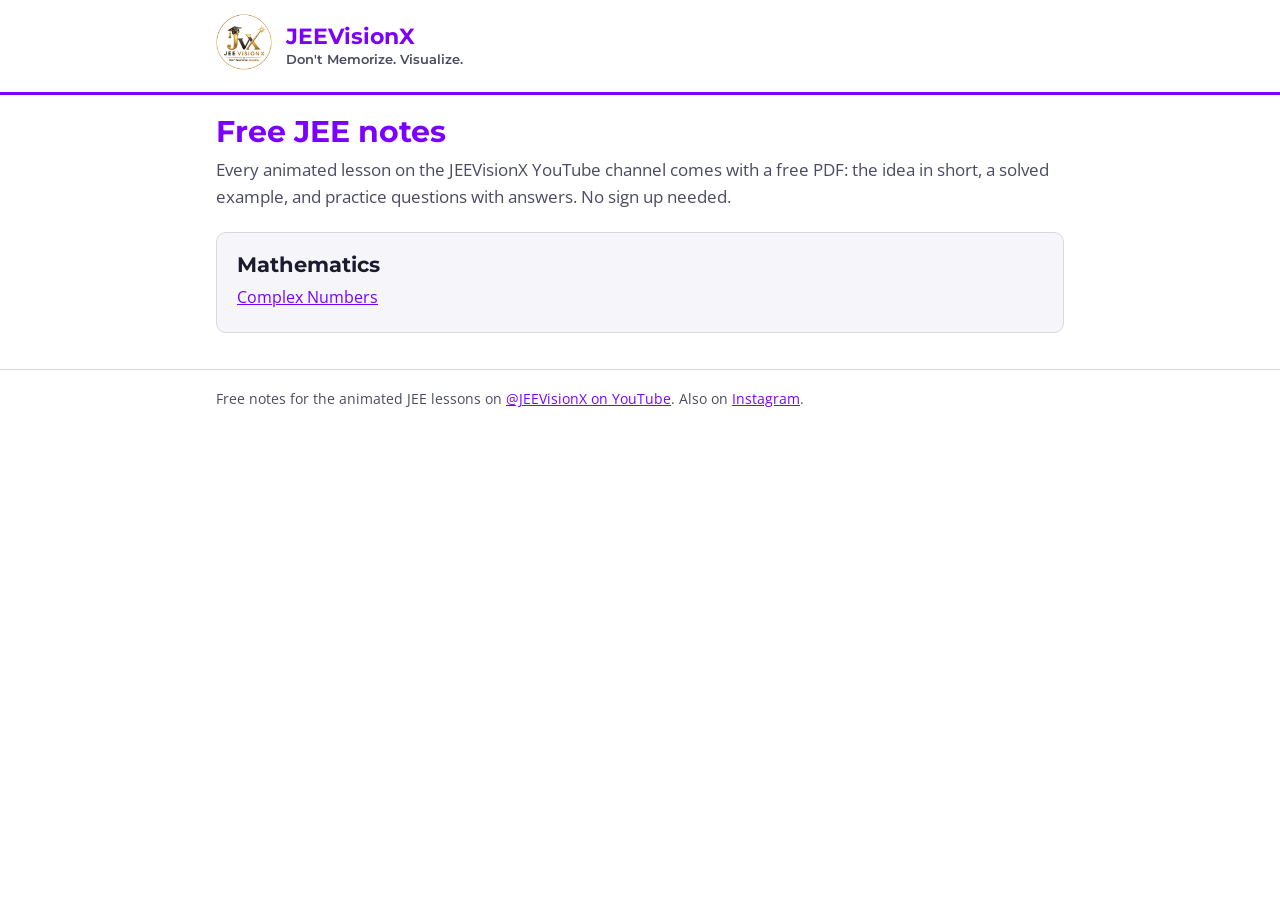
==== index.html @ 0792dd17 "Open every link in a new tab" ====
<!doctype html>
<html lang="en">
<head>
<meta charset="utf-8">
<meta name="viewport" content="width=device-width, initial-scale=1">
<title>JEEVisionX: free JEE notes</title>
<meta name="description" content="Free PDF notes for the animated JEE Main and Advanced lessons on the JEEVisionX YouTube channel.">
<link rel="icon" href="assets/logo-192.png">
<link rel="preconnect" href="https://fonts.googleapis.com">
<link rel="preconnect" href="https://fonts.gstatic.com" crossorigin>
<link href="https://fonts.googleapis.com/css2?family=Montserrat:wght@600;700&family=Open+Sans:wght@400;600&display=swap" rel="stylesheet">
<link rel="stylesheet" href="assets/style.css">
</head>
<body>
<header><div class="wrap">
<a target="_blank" rel="noopener" href="index.html"><img src="assets/logo-192.png" alt="JEEVisionX logo"></a>
<div><a target="_blank" rel="noopener" class="brand" href="index.html">JEEVisionX</a><div class="tag">Don&#x27;t Memorize. Visualize.</div></div>
</div></header>
<main class="wrap">

<h1>Free JEE notes</h1>
<p class="lead">Every animated lesson on the JEEVisionX YouTube channel comes with a free PDF: the idea in short, a solved example, and practice questions with answers. No sign up needed.</p>
<div class="card"><h2><a target="_blank" rel="noopener" href="maths/index.html">Mathematics</a></h2><ul class="chapters"><li><a target="_blank" rel="noopener" href="maths/complex-numbers/index.html">Complex Numbers</a></li></ul></div>
</main>
<footer><div class="wrap">
Free notes for the animated JEE lessons on <a target="_blank" rel="noopener" href="https://www.youtube.com/@JEEVisionX">@JEEVisionX on YouTube</a>.
Also on <a target="_blank" rel="noopener" href="https://www.instagram.com/jeevisionx/">Instagram</a>.
</div></footer>
</body>
</html>
---- assets/style.css ----
:root { --ink:#1B1B2F; --sub:#4A4A63; --head:#7C00FF; --good:#0B8A42; --panel:#F5F5FA;
  --line:#D8D8E4; --gold:#C9A227; --bg:#FFFFFF; }
* { box-sizing: border-box; }
body { margin:0; background:var(--bg); color:var(--ink); font:16px/1.6 "Open Sans", system-ui, sans-serif; }
a { color:var(--head); }
.wrap { max-width:880px; margin:0 auto; padding:0 16px; }
header { border-bottom:3px solid var(--head); }
header .wrap { display:flex; align-items:center; gap:14px; padding-top:14px; padding-bottom:14px; }
header img { width:56px; height:56px; }
header .brand { font:700 22px/1.1 Montserrat, sans-serif; color:var(--head); text-decoration:none; }
header .tag { font:600 13px Montserrat, sans-serif; color:var(--sub); }
nav.crumbs { font-size:14px; color:var(--sub); margin:18px 0 0; }
h1 { font:700 30px/1.25 Montserrat, sans-serif; color:var(--head); margin:18px 0 6px; }
h2 { font:700 21px/1.3 Montserrat, sans-serif; color:var(--ink); margin:0 0 6px; }
p.lead { font-size:17px; color:var(--sub); margin:0 0 22px; }
.card { background:var(--panel); border:1px solid var(--line); border-radius:10px; padding:18px 20px; margin:0 0 16px; }
.card h2 a { color:var(--ink); text-decoration:none; }
.card p { margin:0 0 12px; }
.meta { font-size:14px; color:var(--sub); }
.btns { display:flex; flex-wrap:wrap; gap:10px; }
.btn { display:inline-block; padding:9px 16px; border-radius:8px; font:600 15px Montserrat, sans-serif;
  text-decoration:none; border:2px solid var(--head); }
.btn.pdf { background:var(--head); color:#fff; }
.btn.yt { background:#fff; color:var(--head); }
ul.chapters { list-style:none; padding:0; margin:0; }
ul.chapters li { margin:4px 0; }
footer { border-top:1px solid var(--line); margin-top:36px; padding:18px 0 28px; font-size:14px; color:var(--sub); }
@media (max-width:520px) { h1 { font-size:25px; } header img { width:46px; height:46px; } }
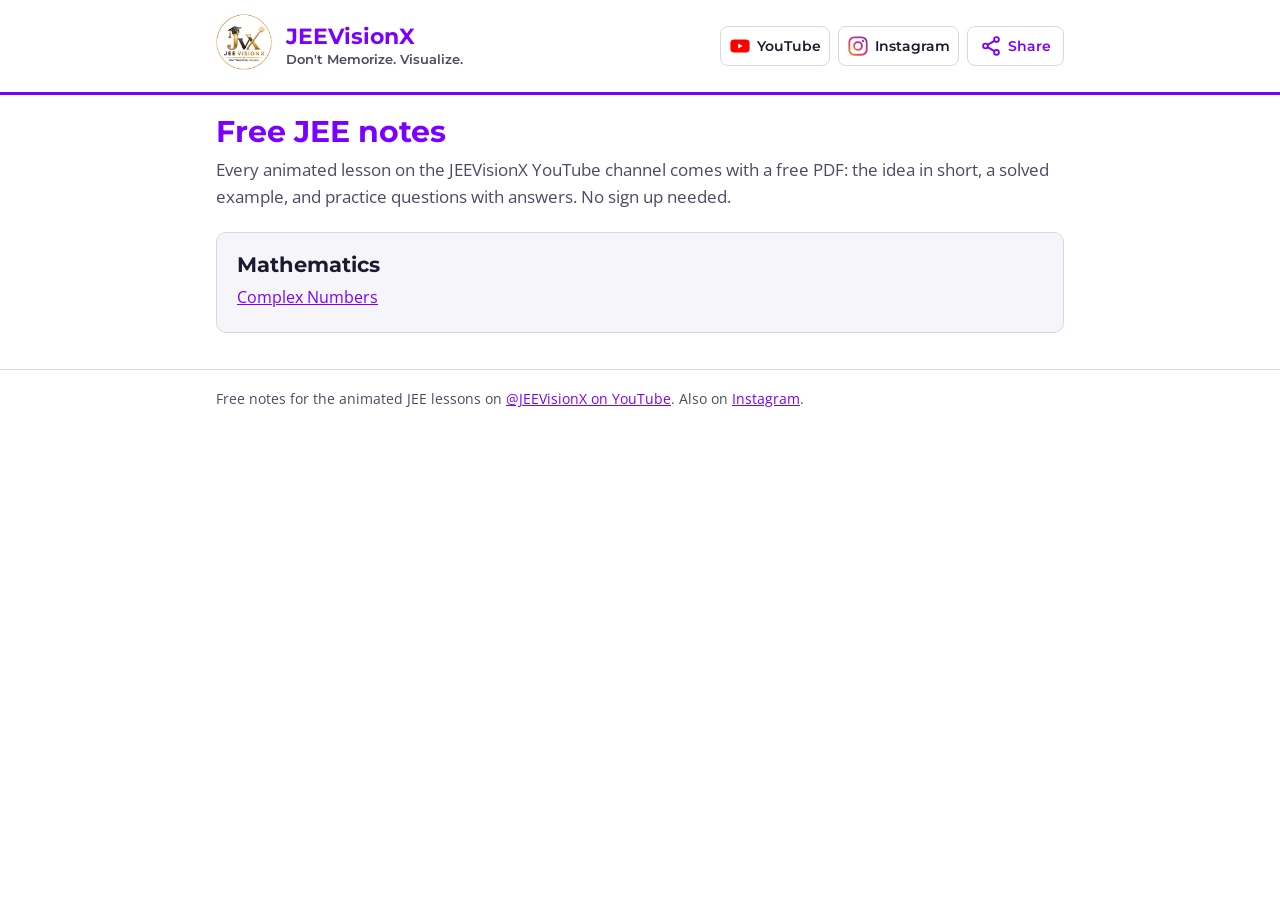
==== commit fa2b620a: "Header: YouTube and Instagram links with icons, and a Share button Top right of every page. Share op" ====
--- a/index.html
+++ b/index.html
@@ -15,6 +15,11 @@
 <header><div class="wrap">
 <a target="_blank" rel="noopener" href="index.html"><img src="assets/logo-192.png" alt="JEEVisionX logo"></a>
 <div><a target="_blank" rel="noopener" class="brand" href="index.html">JEEVisionX</a><div class="tag">Don&#x27;t Memorize. Visualize.</div></div>
+<div class="social">
+<a target="_blank" rel="noopener" href="https://www.youtube.com/@JEEVisionX" aria-label="JEEVisionX on YouTube" title="YouTube"><svg viewBox="0 0 24 24" aria-hidden="true"><rect x="1.5" y="5" width="21" height="14" rx="4" fill="#FF0000"/><path d="M10 9.2v5.6l4.8-2.8z" fill="#fff"/></svg><span class="label">YouTube</span></a>
+<a target="_blank" rel="noopener" href="https://www.instagram.com/jeevisionx/" aria-label="JEEVisionX on Instagram" title="Instagram"><svg viewBox="0 0 24 24" aria-hidden="true"><defs><linearGradient id="ig" x1="0" y1="1" x2="1" y2="0"><stop offset="0" stop-color="#F58529"/><stop offset=".5" stop-color="#DD2A7B"/><stop offset="1" stop-color="#8134AF"/></linearGradient></defs><rect x="2.5" y="2.5" width="19" height="19" rx="5.5" fill="none" stroke="url(#ig)" stroke-width="2"/><circle cx="12" cy="12" r="4.3" fill="none" stroke="url(#ig)" stroke-width="2"/><circle cx="17.4" cy="6.6" r="1.3" fill="#DD2A7B"/></svg><span class="label">Instagram</span></a>
+<button type="button" id="share" aria-label="Share this page" title="Share this page"><svg viewBox="0 0 24 24" aria-hidden="true" fill="none" stroke="currentColor" stroke-width="2" stroke-linecap="round"><circle cx="18" cy="5" r="2.6"/><circle cx="6" cy="12" r="2.6"/><circle cx="18" cy="19" r="2.6"/><path d="M8.3 10.8l7.4-4.4M8.3 13.2l7.4 4.4"/></svg><span class="label">Share</span></button>
+</div>
 </div></header>
 <main class="wrap">
 
@@ -26,5 +31,20 @@
 Free notes for the animated JEE lessons on <a target="_blank" rel="noopener" href="https://www.youtube.com/@JEEVisionX">@JEEVisionX on YouTube</a>.
 Also on <a target="_blank" rel="noopener" href="https://www.instagram.com/jeevisionx/">Instagram</a>.
 </div></footer>
+<div class="toast" id="toast">Link copied</div>
+<script>
+document.getElementById("share").addEventListener("click", async () => {
+  const data = { title: document.title, text: "Free JEE notes with animated lessons", url: location.href };
+  try {
+    if (navigator.share) { await navigator.share(data); return; }
+  } catch (err) { if (err && err.name === "AbortError") return; }
+  try { await navigator.clipboard.writeText(location.href); } catch (err) {
+    const t = document.createElement("textarea"); t.value = location.href; document.body.appendChild(t);
+    t.select(); document.execCommand("copy"); t.remove();
+  }
+  const toast = document.getElementById("toast");
+  toast.classList.add("on"); setTimeout(() => toast.classList.remove("on"), 1800);
+});
+</script>
 </body>
 </html>
--- a/assets/style.css
+++ b/assets/style.css
@@ -25,4 +25,19 @@
 ul.chapters { list-style:none; padding:0; margin:0; }
 ul.chapters li { margin:4px 0; }
 footer { border-top:1px solid var(--line); margin-top:36px; padding:18px 0 28px; font-size:14px; color:var(--sub); }
-@media (max-width:520px) { h1 { font-size:25px; } header img { width:46px; height:46px; } }
+/* top right: YouTube, Instagram, Share (user, 2026-10-03) */
+.social { margin-left:auto; display:flex; align-items:center; gap:8px; }
+.social a, .social button { display:inline-flex; align-items:center; justify-content:center; gap:6px;
+  height:40px; min-width:40px; padding:0 8px; border-radius:8px; border:1px solid var(--line);
+  background:#fff; color:var(--ink); font:600 14px Montserrat, sans-serif; text-decoration:none; cursor:pointer; }
+.social a:hover, .social button:hover { border-color:var(--head); }
+.social svg { width:22px; height:22px; flex:none; }
+.social button { color:var(--head); padding:0 12px; }
+.toast { position:fixed; left:50%; bottom:24px; transform:translateX(-50%); background:var(--ink); color:#fff;
+  padding:10px 16px; border-radius:8px; font-size:14px; opacity:0; transition:opacity .2s; pointer-events:none; }
+.toast.on { opacity:1; }
+@media (max-width:520px) { h1 { font-size:25px; } header img { width:46px; height:46px; }
+  header .wrap { gap:10px; } header .tag { font-size:12px; }
+  .social { gap:6px; } .social .label { display:none; } .social button { padding:0 8px; } }
+@media (max-width:380px) { header .tag { display:none; } header img { width:40px; height:40px; }
+  header .brand { font-size:19px; } .social { gap:4px; } .social a, .social button { height:36px; min-width:36px; padding:0 6px; } }
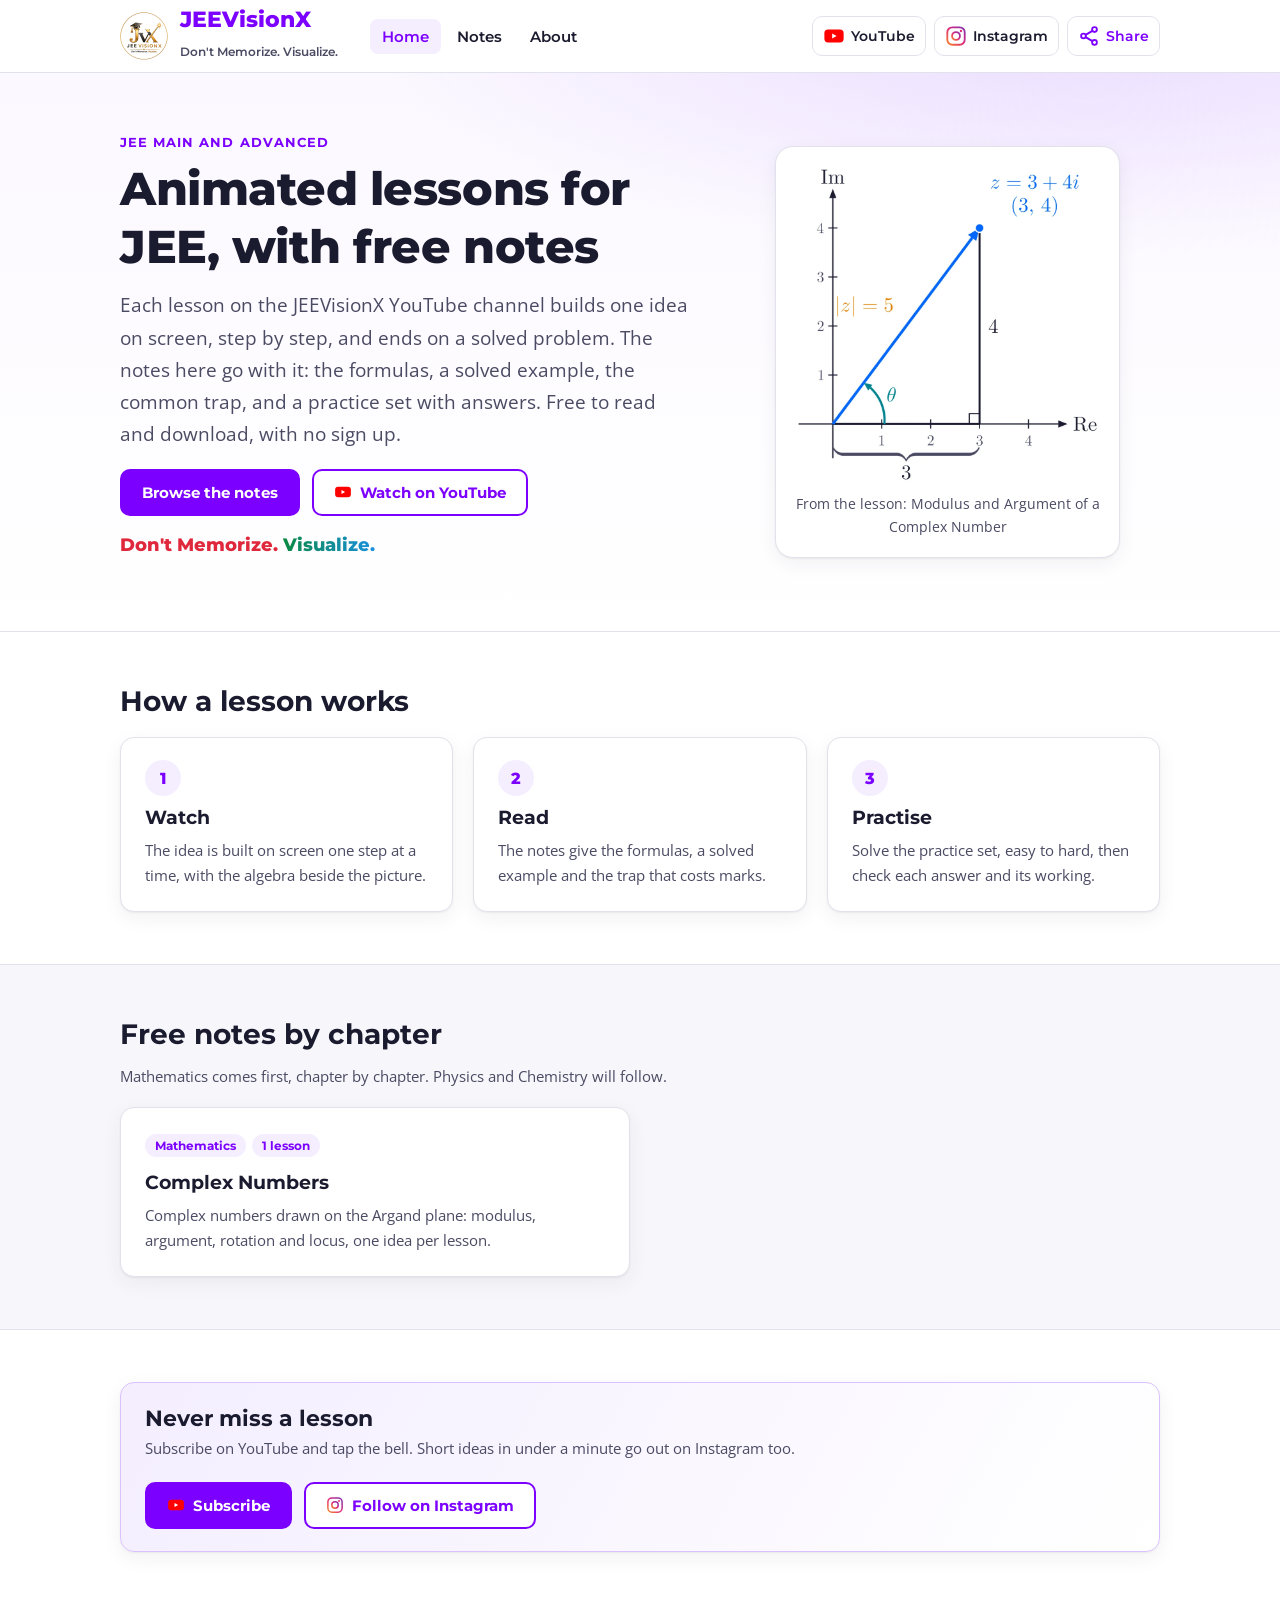
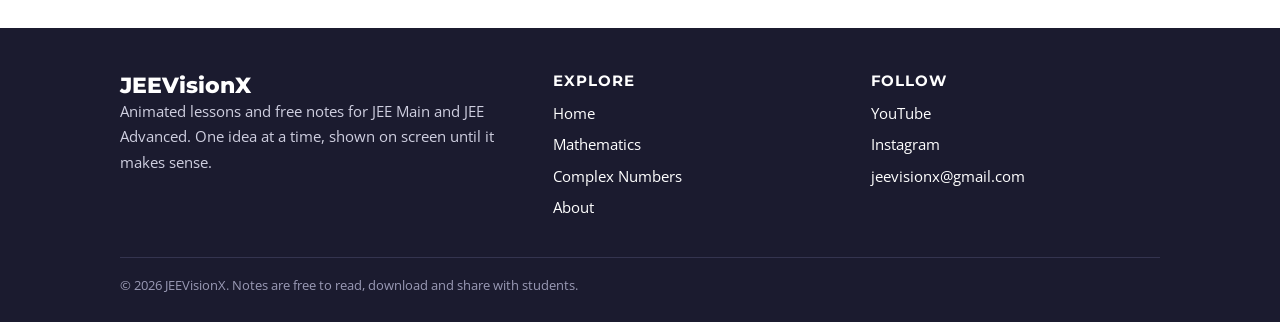
==== commit 0842818f: "New site design: lesson pages, About page, search and share tags Home page with what JEEVisionX is a" ====
--- a/index.html
+++ b/index.html
@@ -3,37 +3,93 @@
 <head>
 <meta charset="utf-8">
 <meta name="viewport" content="width=device-width, initial-scale=1">
-<title>JEEVisionX: free JEE notes</title>
-<meta name="description" content="Free PDF notes for the animated JEE Main and Advanced lessons on the JEEVisionX YouTube channel.">
-<link rel="icon" href="assets/logo-192.png">
+<title>JEEVisionX: Animated JEE Lessons and Free Notes</title>
+<meta name="description" content="Animated lessons for JEE Main and Advanced, each with free notes: formulas, a solved example, the common trap and practice questions with answers. No sign up.">
+<link rel="canonical" href="https://www.jeevisionx.com/">
+<meta name="robots" content="index, follow, max-image-preview:large">
+<meta name="theme-color" content="#7C00FF">
+<meta property="og:site_name" content="JEEVisionX">
+<meta property="og:type" content="website">
+<meta property="og:title" content="JEEVisionX: Animated JEE Lessons and Free Notes">
+<meta property="og:description" content="Animated lessons for JEE Main and Advanced, each with free notes: formulas, a solved example, the common trap and practice questions with answers. No sign up.">
+<meta property="og:url" content="https://www.jeevisionx.com/">
+<meta property="og:image" content="https://www.jeevisionx.com/assets/og/home.jpg">
+<meta property="og:image:width" content="1200">
+<meta property="og:image:height" content="630">
+<meta property="og:locale" content="en_IN">
+<meta name="twitter:card" content="summary_large_image">
+<meta name="twitter:title" content="JEEVisionX: Animated JEE Lessons and Free Notes">
+<meta name="twitter:description" content="Animated lessons for JEE Main and Advanced, each with free notes: formulas, a solved example, the common trap and practice questions with answers. No sign up.">
+<meta name="twitter:image" content="https://www.jeevisionx.com/assets/og/home.jpg">
+<link rel="icon" type="image/png" sizes="192x192" href="/assets/logo-192.png">
+<link rel="apple-touch-icon" href="/assets/apple-touch-icon.png">
 <link rel="preconnect" href="https://fonts.googleapis.com">
 <link rel="preconnect" href="https://fonts.gstatic.com" crossorigin>
-<link href="https://fonts.googleapis.com/css2?family=Montserrat:wght@600;700&family=Open+Sans:wght@400;600&display=swap" rel="stylesheet">
-<link rel="stylesheet" href="assets/style.css">
+<link href="https://fonts.googleapis.com/css2?family=Montserrat:wght@600;700;800&family=Open+Sans:wght@400;600;700&display=swap" rel="stylesheet">
+<link rel="stylesheet" href="/assets/style.css">
+<script type="application/ld+json">{"@context": "https://schema.org", "@type": "WebSite", "@id": "https://www.jeevisionx.com/#website", "name": "JEEVisionX", "url": "https://www.jeevisionx.com/", "inLanguage": "en", "publisher": {"@id": "https://www.jeevisionx.com/#org"}}</script>
+<script type="application/ld+json">{"@context": "https://schema.org", "@type": "Organization", "@id": "https://www.jeevisionx.com/#org", "name": "JEEVisionX", "url": "https://www.jeevisionx.com/", "logo": "https://www.jeevisionx.com/assets/logo-512.png", "email": "jeevisionx@gmail.com", "slogan": "Don't Memorize. Visualize.", "description": "Animated lessons and free notes for JEE Main and JEE Advanced.", "sameAs": ["https://www.youtube.com/@JEEVisionX", "https://www.instagram.com/jeevisionx/"]}</script>
 </head>
 <body>
-<header><div class="wrap">
-<a target="_blank" rel="noopener" href="index.html"><img src="assets/logo-192.png" alt="JEEVisionX logo"></a>
-<div><a target="_blank" rel="noopener" class="brand" href="index.html">JEEVisionX</a><div class="tag">Don&#x27;t Memorize. Visualize.</div></div>
+<header class="site-header"><div class="wrap">
+<a target="_blank" rel="noopener" class="brand-link" href="/"><img src="/assets/logo-192.png" width="48" height="48" alt="JEEVisionX logo">
+<span><span class="brand-name">JEEVisionX</span><br><span class="brand-tag">Don&#x27;t Memorize. Visualize.</span></span></a>
+<nav class="main-nav" aria-label="Main"><a target="_blank" rel="noopener" href="/" aria-current="page">Home</a><a target="_blank" rel="noopener" href="/maths/complex-numbers/">Notes</a><a target="_blank" rel="noopener" href="/about/">About</a></nav>
 <div class="social">
 <a target="_blank" rel="noopener" href="https://www.youtube.com/@JEEVisionX" aria-label="JEEVisionX on YouTube" title="YouTube"><svg viewBox="0 0 24 24" aria-hidden="true"><rect x="1.5" y="5" width="21" height="14" rx="4" fill="#FF0000"/><path d="M10 9.2v5.6l4.8-2.8z" fill="#fff"/></svg><span class="label">YouTube</span></a>
-<a target="_blank" rel="noopener" href="https://www.instagram.com/jeevisionx/" aria-label="JEEVisionX on Instagram" title="Instagram"><svg viewBox="0 0 24 24" aria-hidden="true"><defs><linearGradient id="ig" x1="0" y1="1" x2="1" y2="0"><stop offset="0" stop-color="#F58529"/><stop offset=".5" stop-color="#DD2A7B"/><stop offset="1" stop-color="#8134AF"/></linearGradient></defs><rect x="2.5" y="2.5" width="19" height="19" rx="5.5" fill="none" stroke="url(#ig)" stroke-width="2"/><circle cx="12" cy="12" r="4.3" fill="none" stroke="url(#ig)" stroke-width="2"/><circle cx="17.4" cy="6.6" r="1.3" fill="#DD2A7B"/></svg><span class="label">Instagram</span></a>
-<button type="button" id="share" aria-label="Share this page" title="Share this page"><svg viewBox="0 0 24 24" aria-hidden="true" fill="none" stroke="currentColor" stroke-width="2" stroke-linecap="round"><circle cx="18" cy="5" r="2.6"/><circle cx="6" cy="12" r="2.6"/><circle cx="18" cy="19" r="2.6"/><path d="M8.3 10.8l7.4-4.4M8.3 13.2l7.4 4.4"/></svg><span class="label">Share</span></button>
+<a target="_blank" rel="noopener" href="https://www.instagram.com/jeevisionx/" aria-label="JEEVisionX on Instagram" title="Instagram"><svg viewBox="0 0 24 24" aria-hidden="true"><defs><linearGradient id="ig1" x1="0" y1="1" x2="1" y2="0"><stop offset="0" stop-color="#F58529"/><stop offset=".5" stop-color="#DD2A7B"/><stop offset="1" stop-color="#8134AF"/></linearGradient></defs><rect x="2.5" y="2.5" width="19" height="19" rx="5.5" fill="none" stroke="url(#ig1)" stroke-width="2"/><circle cx="12" cy="12" r="4.3" fill="none" stroke="url(#ig1)" stroke-width="2"/><circle cx="17.4" cy="6.6" r="1.3" fill="#DD2A7B"/></svg><span class="label">Instagram</span></a>
+<button type="button" data-share aria-label="Share this page" title="Share this page"><svg viewBox="0 0 24 24" aria-hidden="true" fill="none" stroke="currentColor" stroke-width="2" stroke-linecap="round"><circle cx="18" cy="5" r="2.6"/><circle cx="6" cy="12" r="2.6"/><circle cx="18" cy="19" r="2.6"/><path d="M8.3 10.8l7.4-4.4M8.3 13.2l7.4 4.4"/></svg><span class="label">Share</span></button>
 </div>
 </div></header>
-<main class="wrap">
-
-<h1>Free JEE notes</h1>
-<p class="lead">Every animated lesson on the JEEVisionX YouTube channel comes with a free PDF: the idea in short, a solved example, and practice questions with answers. No sign up needed.</p>
-<div class="card"><h2><a target="_blank" rel="noopener" href="maths/index.html">Mathematics</a></h2><ul class="chapters"><li><a target="_blank" rel="noopener" href="maths/complex-numbers/index.html">Complex Numbers</a></li></ul></div>
+<main>
+<section class="hero"><div class="wrap">
+<div>
+<p class="eyebrow">JEE Main and Advanced</p>
+<h1>Animated lessons for JEE, with free notes</h1>
+<p class="lead">Each lesson on the JEEVisionX YouTube channel builds one idea on screen, step by step, and
+ends on a solved problem. The notes here go with it: the formulas, a solved example, the common trap, and a
+practice set with answers. Free to read and download, with no sign up.</p>
+<div class="btns"><a target="_blank" rel="noopener" class="btn primary" href="/maths/complex-numbers/">Browse the notes</a>
+<a target="_blank" rel="noopener" class="btn ghost" href="https://www.youtube.com/@JEEVisionX"><svg viewBox="0 0 24 24" aria-hidden="true"><rect x="1.5" y="5" width="21" height="14" rx="4" fill="#FF0000"/><path d="M10 9.2v5.6l4.8-2.8z" fill="#fff"/></svg>Watch on YouTube</a></div>
+<p class="tagline"><span class="m">Don't Memorize.</span> <span class="v">Visualize.</span></p>
+</div>
+<figure class="hero-card"><a target="_blank" rel="noopener" href="/maths/complex-numbers/m001-modulus-and-argument/"><img src="/maths/complex-numbers/m001-modulus-and-argument/fig1-arrow.webp" width="960" height="996" alt="The arrow from the origin to the point (3, 4): its length is 5 and theta is its angle with the real axis"></a>
+<figcaption>From the lesson: Modulus and Argument of a Complex Number</figcaption></figure>
+</div></section>
+<section class="block"><div class="wrap">
+<h2>How a lesson works</h2>
+<div class="grid three" style="margin-top:18px">
+<div class="card step"><div class="num">1</div><h3>Watch</h3><p class="muted" style="margin:0">The idea is built on screen one step at a time, with the algebra beside the picture.</p></div>
+<div class="card step"><div class="num">2</div><h3>Read</h3><p class="muted" style="margin:0">The notes give the formulas, a solved example and the trap that costs marks.</p></div>
+<div class="card step"><div class="num">3</div><h3>Practise</h3><p class="muted" style="margin:0">Solve the practice set, easy to hard, then check each answer and its working.</p></div>
+</div></div></section>
+<section class="block alt"><div class="wrap">
+<h2>Free notes by chapter</h2>
+<p class="muted">Mathematics comes first, chapter by chapter. Physics and Chemistry will follow.</p>
+<div class="grid two" style="margin-top:18px"><a target="_blank" rel="noopener" class="card chapter-card" href="/maths/complex-numbers/"><span class="chip">Mathematics</span><span class="chip">1 lesson</span><h3 style="margin-top:12px">Complex Numbers</h3><p class="muted" style="margin:0">Complex numbers drawn on the Argand plane: modulus, argument, rotation and locus, one idea per lesson.</p></a></div>
+</div></section>
+<section class="block"><div class="wrap">
+<div class="card notify">
+<div><h2>Never miss a lesson</h2><p class="muted" style="margin:0">Subscribe on YouTube and tap the bell. Short ideas in under a minute go out on Instagram too.</p></div>
+<div class="btns" style="margin:0"><a target="_blank" rel="noopener" class="btn primary" href="https://www.youtube.com/@JEEVisionX?sub_confirmation=1"><svg viewBox="0 0 24 24" aria-hidden="true"><rect x="1.5" y="5" width="21" height="14" rx="4" fill="#FF0000"/><path d="M10 9.2v5.6l4.8-2.8z" fill="#fff"/></svg>Subscribe</a>
+<a target="_blank" rel="noopener" class="btn ghost" href="https://www.instagram.com/jeevisionx/"><svg viewBox="0 0 24 24" aria-hidden="true"><defs><linearGradient id="ig2" x1="0" y1="1" x2="1" y2="0"><stop offset="0" stop-color="#F58529"/><stop offset=".5" stop-color="#DD2A7B"/><stop offset="1" stop-color="#8134AF"/></linearGradient></defs><rect x="2.5" y="2.5" width="19" height="19" rx="5.5" fill="none" stroke="url(#ig2)" stroke-width="2"/><circle cx="12" cy="12" r="4.3" fill="none" stroke="url(#ig2)" stroke-width="2"/><circle cx="17.4" cy="6.6" r="1.3" fill="#DD2A7B"/></svg>Follow on Instagram</a></div>
+</div></div></section>
 </main>
-<footer><div class="wrap">
-Free notes for the animated JEE lessons on <a target="_blank" rel="noopener" href="https://www.youtube.com/@JEEVisionX">@JEEVisionX on YouTube</a>.
-Also on <a target="_blank" rel="noopener" href="https://www.instagram.com/jeevisionx/">Instagram</a>.
+<footer class="site-footer"><div class="wrap">
+<div class="cols">
+<div><div class="fbrand">JEEVisionX</div>
+<p>Animated lessons and free notes for JEE Main and JEE Advanced. One idea at a time, shown on screen
+until it makes sense.</p></div>
+<div><h3>Explore</h3><ul><li><a target="_blank" rel="noopener" href="/">Home</a></li><li><a target="_blank" rel="noopener" href="/maths/">Mathematics</a></li>
+<li><a target="_blank" rel="noopener" href="/maths/complex-numbers/">Complex Numbers</a></li><li><a target="_blank" rel="noopener" href="/about/">About</a></li></ul></div>
+<div><h3>Follow</h3><ul><li><a target="_blank" rel="noopener" href="https://www.youtube.com/@JEEVisionX">YouTube</a></li><li><a target="_blank" rel="noopener" href="https://www.instagram.com/jeevisionx/">Instagram</a></li>
+<li><a target="_blank" rel="noopener" href="mailto:jeevisionx@gmail.com">jeevisionx@gmail.com</a></li></ul></div>
+</div>
+<div class="copy">&copy; 2026 JEEVisionX. Notes are free to read, download and share with students.</div>
 </div></footer>
-<div class="toast" id="toast">Link copied</div>
+<div class="toast" id="toast" role="status">Link copied</div>
 <script>
-document.getElementById("share").addEventListener("click", async () => {
+document.querySelectorAll("[data-share]").forEach((b) => b.addEventListener("click", async () => {
   const data = { title: document.title, text: "Free JEE notes with animated lessons", url: location.href };
   try {
     if (navigator.share) { await navigator.share(data); return; }
@@ -44,7 +100,7 @@
   }
   const toast = document.getElementById("toast");
   toast.classList.add("on"); setTimeout(() => toast.classList.remove("on"), 1800);
-});
+}));
 </script>
 </body>
 </html>
--- a/assets/style.css
+++ b/assets/style.css
@@ -1,43 +1,163 @@
-:root { --ink:#1B1B2F; --sub:#4A4A63; --head:#7C00FF; --good:#0B8A42; --panel:#F5F5FA;
-  --line:#D8D8E4; --gold:#C9A227; --bg:#FFFFFF; }
-* { box-sizing: border-box; }
-body { margin:0; background:var(--bg); color:var(--ink); font:16px/1.6 "Open Sans", system-ui, sans-serif; }
-a { color:var(--head); }
-.wrap { max-width:880px; margin:0 auto; padding:0 16px; }
-header { border-bottom:3px solid var(--head); }
-header .wrap { display:flex; align-items:center; gap:14px; padding-top:14px; padding-bottom:14px; }
-header img { width:56px; height:56px; }
-header .brand { font:700 22px/1.1 Montserrat, sans-serif; color:var(--head); text-decoration:none; }
-header .tag { font:600 13px Montserrat, sans-serif; color:var(--sub); }
-nav.crumbs { font-size:14px; color:var(--sub); margin:18px 0 0; }
-h1 { font:700 30px/1.25 Montserrat, sans-serif; color:var(--head); margin:18px 0 6px; }
-h2 { font:700 21px/1.3 Montserrat, sans-serif; color:var(--ink); margin:0 0 6px; }
-p.lead { font-size:17px; color:var(--sub); margin:0 0 22px; }
-.card { background:var(--panel); border:1px solid var(--line); border-radius:10px; padding:18px 20px; margin:0 0 16px; }
-.card h2 a { color:var(--ink); text-decoration:none; }
-.card p { margin:0 0 12px; }
-.meta { font-size:14px; color:var(--sub); }
-.btns { display:flex; flex-wrap:wrap; gap:10px; }
-.btn { display:inline-block; padding:9px 16px; border-radius:8px; font:600 15px Montserrat, sans-serif;
-  text-decoration:none; border:2px solid var(--head); }
-.btn.pdf { background:var(--head); color:#fff; }
-.btn.yt { background:#fff; color:var(--head); }
-ul.chapters { list-style:none; padding:0; margin:0; }
-ul.chapters li { margin:4px 0; }
-footer { border-top:1px solid var(--line); margin-top:36px; padding:18px 0 28px; font-size:14px; color:var(--sub); }
-/* top right: YouTube, Instagram, Share (user, 2026-10-03) */
+:root { --ink:#1B1B2F; --sub:#4A4A63; --head:#7C00FF; --head-d:#5A00BA; --tint:#F4EEFF; --good:#0B8A42;
+  --bad:#C62828; --panel:#F7F7FB; --line:#E2E2EC; --gold:#C9A227; --bg:#FFFFFF; --radius:14px;
+  --shadow:0 1px 2px rgba(27,27,47,.06), 0 6px 20px rgba(27,27,47,.06); }
+* { box-sizing:border-box; }
+html { scroll-behavior:smooth; }
+body { margin:0; background:var(--bg); color:var(--ink); font:17px/1.7 "Open Sans", system-ui, sans-serif;
+  -webkit-font-smoothing:antialiased; }
+img { max-width:100%; height:auto; display:block; }
+a { color:var(--head); text-underline-offset:3px; }
+a:hover { color:var(--head-d); }
+.wrap { max-width:1080px; margin:0 auto; padding:0 20px; }
+.narrow { max-width:780px; }
+h1, h2, h3 { font-family:Montserrat, sans-serif; line-height:1.25; color:var(--ink); }
+h1 { font-size:clamp(30px, 5vw, 46px); font-weight:800; margin:0 0 14px; letter-spacing:-.01em; }
+h2 { font-size:clamp(22px, 3vw, 28px); font-weight:700; margin:0 0 12px; }
+h3 { font-size:19px; font-weight:700; margin:0 0 8px; }
+p { margin:0 0 14px; }
+.eyebrow { font:700 13px Montserrat, sans-serif; letter-spacing:.08em; text-transform:uppercase; color:var(--head); margin:0 0 10px; }
+.lead { font-size:19px; color:var(--sub); max-width:700px; }
+.muted { color:var(--sub); font-size:15px; }
+
+/* header */
+.site-header { position:sticky; top:0; z-index:10; background:rgba(255,255,255,.94); backdrop-filter:blur(8px);
+  border-bottom:1px solid var(--line); }
+.site-header .wrap { display:flex; align-items:center; gap:14px; min-height:72px; }
+.brand-link { display:flex; align-items:center; gap:12px; text-decoration:none; }
+.brand-link img { width:48px; height:48px; }
+.brand-name { font:800 22px/1.1 Montserrat, sans-serif; color:var(--head); }
+.brand-tag { font:600 12px Montserrat, sans-serif; color:var(--sub); }
+.main-nav { display:flex; gap:4px; margin-left:18px; }
+.main-nav a { font:600 15px Montserrat, sans-serif; color:var(--ink); text-decoration:none; padding:8px 12px; border-radius:8px; }
+.main-nav a:hover, .main-nav a[aria-current] { background:var(--tint); color:var(--head); }
 .social { margin-left:auto; display:flex; align-items:center; gap:8px; }
-.social a, .social button { display:inline-flex; align-items:center; justify-content:center; gap:6px;
-  height:40px; min-width:40px; padding:0 8px; border-radius:8px; border:1px solid var(--line);
-  background:#fff; color:var(--ink); font:600 14px Montserrat, sans-serif; text-decoration:none; cursor:pointer; }
-.social a:hover, .social button:hover { border-color:var(--head); }
+.social a, .social button { display:inline-flex; align-items:center; justify-content:center; gap:6px; height:40px;
+  min-width:40px; padding:0 10px; border-radius:10px; border:1px solid var(--line); background:#fff; color:var(--ink);
+  font:600 14px Montserrat, sans-serif; text-decoration:none; cursor:pointer; transition:border-color .15s, box-shadow .15s; }
+.social a:hover, .social button:hover { border-color:var(--head); box-shadow:0 2px 8px rgba(124,0,255,.12); }
 .social svg { width:22px; height:22px; flex:none; }
-.social button { color:var(--head); padding:0 12px; }
+.social button { color:var(--head); }
+
+/* buttons */
+.btns { display:flex; flex-wrap:wrap; gap:12px; margin-top:18px; }
+.btn { display:inline-flex; align-items:center; gap:8px; padding:12px 20px; border-radius:10px;
+  font:700 15px Montserrat, sans-serif; text-decoration:none; border:2px solid var(--head); transition:transform .15s, box-shadow .15s; }
+.btn:hover { transform:translateY(-1px); box-shadow:0 6px 16px rgba(124,0,255,.18); }
+.btn svg { width:18px; height:18px; }
+.btn.primary { background:var(--head); color:#fff; }
+.btn.primary:hover { background:var(--head-d); color:#fff; }
+.btn.ghost { background:#fff; color:var(--head); }
+.btn.small { padding:9px 14px; font-size:14px; }
+
+/* hero */
+.hero { background:radial-gradient(1200px 400px at 85% -10%, #EADCFF 0%, transparent 60%),
+  linear-gradient(180deg, #FBF8FF 0%, #FFFFFF 100%); border-bottom:1px solid var(--line); }
+.hero .wrap { display:grid; grid-template-columns:1.15fr .85fr; gap:40px; align-items:center; padding-top:56px; padding-bottom:56px; }
+.hero-card { background:#fff; border:1px solid var(--line); border-radius:18px; box-shadow:var(--shadow); padding:18px; }
+.hero-card figcaption { font-size:14px; color:var(--sub); margin-top:8px; text-align:center; }
+.tagline { font:800 18px Montserrat, sans-serif; margin-top:18px; }
+.tagline .m { color:#E0283C; } .tagline .v { background:linear-gradient(90deg,#0B8A42,#1A8FE0); -webkit-background-clip:text; background-clip:text; color:transparent; }
+.page-head { background:linear-gradient(180deg, #FBF8FF 0%, #FFFFFF 100%); border-bottom:1px solid var(--line); padding:34px 0 30px; }
+
+/* sections */
+section.block { padding:52px 0; }
+section.block.alt { background:var(--panel); border-top:1px solid var(--line); border-bottom:1px solid var(--line); }
+.grid { display:grid; gap:20px; }
+.grid.three { grid-template-columns:repeat(3, 1fr); }
+.grid.two { grid-template-columns:repeat(2, 1fr); }
+.card { background:#fff; border:1px solid var(--line); border-radius:var(--radius); padding:22px 24px; box-shadow:var(--shadow); }
+.step .num { display:inline-flex; width:36px; height:36px; border-radius:50%; align-items:center; justify-content:center;
+  background:var(--tint); color:var(--head); font:800 16px Montserrat, sans-serif; margin-bottom:10px; }
+.chapter-card { display:block; text-decoration:none; color:var(--ink); transition:transform .15s, box-shadow .15s; }
+.chapter-card:hover { transform:translateY(-2px); box-shadow:0 10px 28px rgba(27,27,47,.10); color:var(--ink); }
+.chip { display:inline-block; font:700 12px Montserrat, sans-serif; color:var(--head); background:var(--tint);
+  border-radius:999px; padding:4px 10px; margin-right:6px; }
+.lesson-card { display:grid; grid-template-columns:240px 1fr; gap:24px; align-items:center; }
+.lesson-card .thumb { background:#fff; border:1px solid var(--line); border-radius:12px; padding:10px; }
+.lesson-card h2 { font-size:22px; }
+.lesson-card h2 a { color:var(--ink); text-decoration:none; }
+.lesson-card h2 a:hover { color:var(--head); }
+
+/* breadcrumbs */
+.crumbs { font-size:14px; color:var(--sub); margin:0 0 14px; }
+.crumbs a { color:var(--sub); }
+.crumbs span[aria-hidden] { margin:0 6px; color:#B8B8C8; }
+
+/* lesson article */
+.lesson-meta { display:flex; flex-wrap:wrap; gap:8px; margin:0 0 6px; }
+article.lesson section { margin:0 0 34px; }
+article.lesson h2 { padding-bottom:8px; border-bottom:2px solid var(--tint); margin-top:8px; }
+article.lesson figure { margin:18px auto 22px; max-width:560px; text-align:center; }
+article.lesson figure img { border-radius:10px; max-height:400px; width:auto; margin:0 auto; }
+article.lesson figcaption { font-size:14px; color:var(--sub); text-align:center; margin-top:6px; }
+.math { overflow-x:auto; overflow-y:hidden; }
+.box { border-radius:var(--radius); padding:18px 22px; margin:20px 0; border:1px solid; }
+.box.formula { background:#F6F0FF; border-color:#D9C2FF; }
+.box.careful { background:#FFF3F3; border-color:#F3C4C4; }
+.box.careful h3 { color:var(--bad); }
+.box.example { background:#F0FAF4; border-color:#BFE5CD; }
+.box.example h3 { color:var(--good); }
+.box figure { max-width:420px; }
+.answer { display:inline-block; background:#fff; border:1px solid #BFE5CD; border-radius:10px; padding:8px 14px; font-weight:600; }
+table.quad { border-collapse:collapse; margin:6px 0 14px; background:#fff; border-radius:10px; overflow:hidden; }
+table.quad th, table.quad td { border:1px solid var(--line); padding:8px 16px; text-align:left; }
+table.quad th { background:#EFE6FF; font-family:Montserrat, sans-serif; font-size:14px; }
+ol.practice { padding-left:22px; }
+ol.practice li { margin:0 0 14px; }
+ol.practice li p { margin:0 0 6px; }
+details { background:var(--panel); border:1px solid var(--line); border-radius:10px; padding:6px 12px; }
+details summary { cursor:pointer; font:700 14px Montserrat, sans-serif; color:var(--head); }
+details[open] summary { margin-bottom:6px; }
+.notify { display:flex; gap:20px; align-items:center; justify-content:space-between; flex-wrap:wrap;
+  background:linear-gradient(120deg, #F4EEFF, #FFFFFF); border:1px solid #D9C2FF; }
+.notify h2 { font-size:22px; margin:0 0 4px; }
+
+/* about */
+.about-lead p { font-size:19px; }
+ul.for-list { padding-left:20px; }
+ul.for-list li { margin:0 0 10px; }
+.join { display:grid; grid-template-columns:repeat(3, 1fr); gap:16px; margin-top:16px; }
+.join-card { display:flex; align-items:center; gap:14px; padding:18px; border:1px solid var(--line); border-radius:var(--radius);
+  text-decoration:none; color:var(--ink); background:#fff; box-shadow:var(--shadow); transition:transform .15s, border-color .15s; }
+.join-card:hover { transform:translateY(-2px); border-color:var(--head); color:var(--ink); }
+.join-card svg { width:34px; height:34px; flex:none; }
+.join-card span { display:flex; flex-direction:column; line-height:1.3; }
+.join-card small { color:var(--sub); font-size:14px; word-break:break-all; }
+
+/* footer */
+.site-footer { background:#1B1B2F; color:#CFCFE0; margin-top:24px; padding:44px 0 26px; font-size:15px; }
+.site-footer a { color:#fff; text-decoration:none; }
+.site-footer a:hover { color:#D9C2FF; text-decoration:underline; }
+.site-footer .cols { display:grid; grid-template-columns:1.4fr 1fr 1fr; gap:28px; }
+.site-footer h3 { color:#fff; font-size:15px; letter-spacing:.06em; text-transform:uppercase; margin:0 0 10px; }
+.site-footer ul { list-style:none; padding:0; margin:0; }
+.site-footer li { margin:0 0 6px; }
+.site-footer .fbrand { font:800 22px Montserrat, sans-serif; color:#fff; }
+.site-footer .copy { border-top:1px solid #34344F; margin-top:30px; padding-top:16px; font-size:13px; color:#9A9AB5; }
+
 .toast { position:fixed; left:50%; bottom:24px; transform:translateX(-50%); background:var(--ink); color:#fff;
-  padding:10px 16px; border-radius:8px; font-size:14px; opacity:0; transition:opacity .2s; pointer-events:none; }
+  padding:10px 16px; border-radius:8px; font-size:14px; opacity:0; transition:opacity .2s; pointer-events:none; z-index:20; }
 .toast.on { opacity:1; }
-@media (max-width:520px) { h1 { font-size:25px; } header img { width:46px; height:46px; }
-  header .wrap { gap:10px; } header .tag { font-size:12px; }
-  .social { gap:6px; } .social .label { display:none; } .social button { padding:0 8px; } }
-@media (max-width:380px) { header .tag { display:none; } header img { width:40px; height:40px; }
-  header .brand { font-size:19px; } .social { gap:4px; } .social a, .social button { height:36px; min-width:36px; padding:0 6px; } }
+:focus-visible { outline:3px solid #B48CFF; outline-offset:2px; }
+
+@media (max-width:860px) {
+  .hero .wrap { grid-template-columns:1fr; padding-top:36px; padding-bottom:40px; }
+  .grid.three, .grid.two, .join, .site-footer .cols { grid-template-columns:1fr; }
+  .lesson-card { grid-template-columns:1fr; }
+  .lesson-card .thumb { max-width:320px; }
+}
+@media (max-width:640px) {
+  body { font-size:16px; }
+  .site-header .wrap { flex-wrap:wrap; gap:8px 10px; min-height:0; padding-top:10px; padding-bottom:8px; }
+  .main-nav { order:3; width:100%; margin:0; justify-content:flex-start; }
+  .main-nav a { padding:6px 10px; font-size:14px; }
+  .brand-link img { width:42px; height:42px; }
+  .brand-tag { font-size:11px; }
+  .social { gap:6px; } .social .label { display:none; } .social a, .social button { padding:0 8px; }
+  section.block { padding:36px 0; }
+  .lead { font-size:17px; }
+}
+@media (max-width:380px) {
+  .brand-tag { display:none; } .brand-link img { width:38px; height:38px; } .brand-name { font-size:19px; }
+  .social { gap:4px; } .social a, .social button { height:36px; min-width:36px; padding:0 6px; }
+}
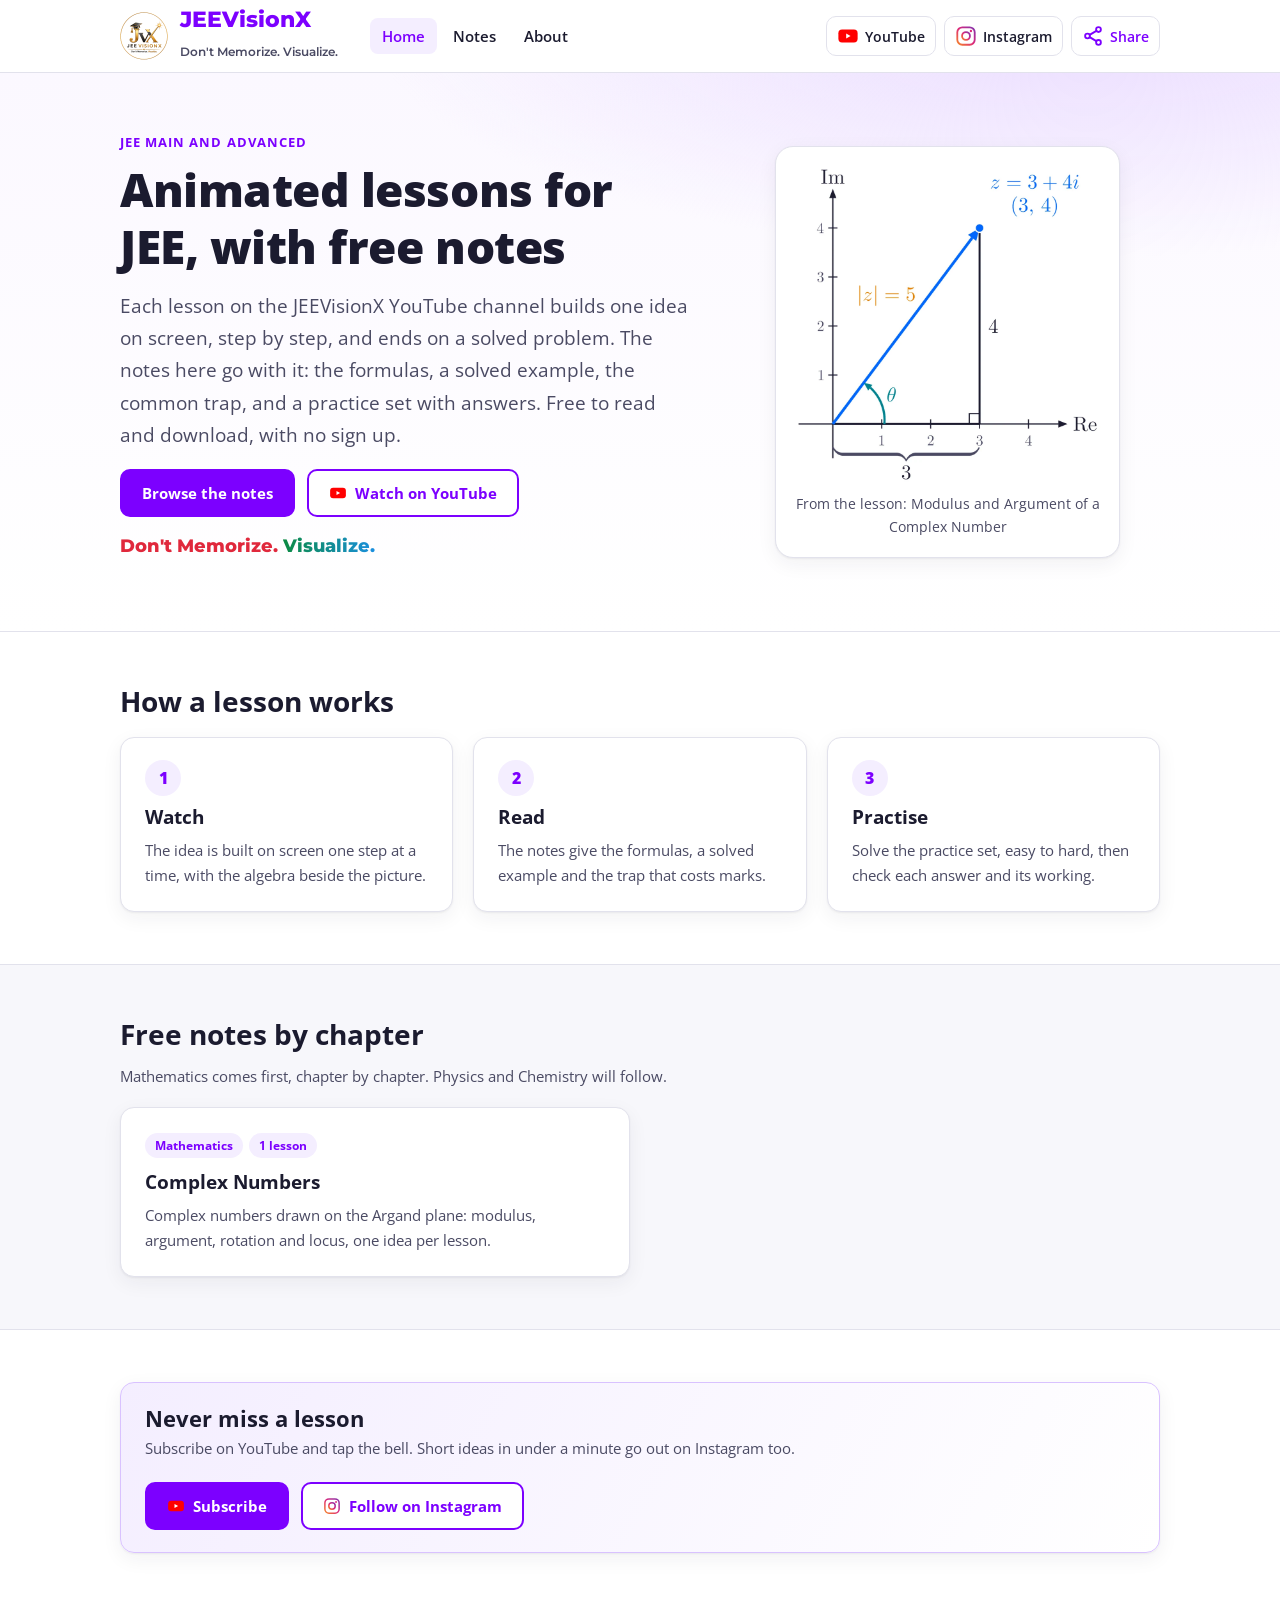
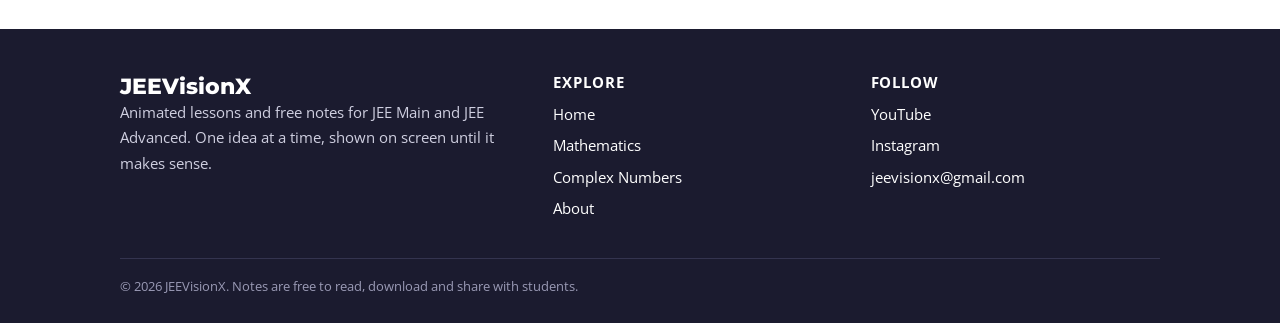
==== commit e36f92ee: "About page: credentials in bold, clearer wording; one typeface for all text; M001 figure 1 label cle" ====
--- a/index.html
+++ b/index.html
@@ -25,7 +25,7 @@
 <link rel="apple-touch-icon" href="/assets/apple-touch-icon.png">
 <link rel="preconnect" href="https://fonts.googleapis.com">
 <link rel="preconnect" href="https://fonts.gstatic.com" crossorigin>
-<link href="https://fonts.googleapis.com/css2?family=Montserrat:wght@600;700;800&family=Open+Sans:wght@400;600;700&display=swap" rel="stylesheet">
+<link href="https://fonts.googleapis.com/css2?family=Montserrat:wght@600;800&family=Open+Sans:wght@400;600;700;800&display=swap" rel="stylesheet">
 <link rel="stylesheet" href="/assets/style.css">
 <script type="application/ld+json">{"@context": "https://schema.org", "@type": "WebSite", "@id": "https://www.jeevisionx.com/#website", "name": "JEEVisionX", "url": "https://www.jeevisionx.com/", "inLanguage": "en", "publisher": {"@id": "https://www.jeevisionx.com/#org"}}</script>
 <script type="application/ld+json">{"@context": "https://schema.org", "@type": "Organization", "@id": "https://www.jeevisionx.com/#org", "name": "JEEVisionX", "url": "https://www.jeevisionx.com/", "logo": "https://www.jeevisionx.com/assets/logo-512.png", "email": "jeevisionx@gmail.com", "slogan": "Don't Memorize. Visualize.", "description": "Animated lessons and free notes for JEE Main and JEE Advanced.", "sameAs": ["https://www.youtube.com/@JEEVisionX", "https://www.instagram.com/jeevisionx/"]}</script>
--- a/assets/style.css
+++ b/assets/style.css
@@ -10,12 +10,14 @@
 a:hover { color:var(--head-d); }
 .wrap { max-width:1080px; margin:0 auto; padding:0 20px; }
 .narrow { max-width:780px; }
-h1, h2, h3 { font-family:Montserrat, sans-serif; line-height:1.25; color:var(--ink); }
+/* One typeface for all text (user, About page, 2026-10-03); Montserrat only on the
+   brand wordmark and tagline, as in the videos. */
+h1, h2, h3 { font-family:"Open Sans", sans-serif; line-height:1.25; color:var(--ink); }
 h1 { font-size:clamp(30px, 5vw, 46px); font-weight:800; margin:0 0 14px; letter-spacing:-.01em; }
 h2 { font-size:clamp(22px, 3vw, 28px); font-weight:700; margin:0 0 12px; }
 h3 { font-size:19px; font-weight:700; margin:0 0 8px; }
 p { margin:0 0 14px; }
-.eyebrow { font:700 13px Montserrat, sans-serif; letter-spacing:.08em; text-transform:uppercase; color:var(--head); margin:0 0 10px; }
+.eyebrow { font:700 13px "Open Sans", sans-serif; letter-spacing:.08em; text-transform:uppercase; color:var(--head); margin:0 0 10px; }
 .lead { font-size:19px; color:var(--sub); max-width:700px; }
 .muted { color:var(--sub); font-size:15px; }
 
@@ -28,12 +30,12 @@
 .brand-name { font:800 22px/1.1 Montserrat, sans-serif; color:var(--head); }
 .brand-tag { font:600 12px Montserrat, sans-serif; color:var(--sub); }
 .main-nav { display:flex; gap:4px; margin-left:18px; }
-.main-nav a { font:600 15px Montserrat, sans-serif; color:var(--ink); text-decoration:none; padding:8px 12px; border-radius:8px; }
+.main-nav a { font:600 15px "Open Sans", sans-serif; color:var(--ink); text-decoration:none; padding:8px 12px; border-radius:8px; }
 .main-nav a:hover, .main-nav a[aria-current] { background:var(--tint); color:var(--head); }
 .social { margin-left:auto; display:flex; align-items:center; gap:8px; }
 .social a, .social button { display:inline-flex; align-items:center; justify-content:center; gap:6px; height:40px;
   min-width:40px; padding:0 10px; border-radius:10px; border:1px solid var(--line); background:#fff; color:var(--ink);
-  font:600 14px Montserrat, sans-serif; text-decoration:none; cursor:pointer; transition:border-color .15s, box-shadow .15s; }
+  font:600 14px "Open Sans", sans-serif; text-decoration:none; cursor:pointer; transition:border-color .15s, box-shadow .15s; }
 .social a:hover, .social button:hover { border-color:var(--head); box-shadow:0 2px 8px rgba(124,0,255,.12); }
 .social svg { width:22px; height:22px; flex:none; }
 .social button { color:var(--head); }
@@ -41,7 +43,7 @@
 /* buttons */
 .btns { display:flex; flex-wrap:wrap; gap:12px; margin-top:18px; }
 .btn { display:inline-flex; align-items:center; gap:8px; padding:12px 20px; border-radius:10px;
-  font:700 15px Montserrat, sans-serif; text-decoration:none; border:2px solid var(--head); transition:transform .15s, box-shadow .15s; }
+  font:700 15px "Open Sans", sans-serif; text-decoration:none; border:2px solid var(--head); transition:transform .15s, box-shadow .15s; }
 .btn:hover { transform:translateY(-1px); box-shadow:0 6px 16px rgba(124,0,255,.18); }
 .btn svg { width:18px; height:18px; }
 .btn.primary { background:var(--head); color:#fff; }
@@ -67,10 +69,10 @@
 .grid.two { grid-template-columns:repeat(2, 1fr); }
 .card { background:#fff; border:1px solid var(--line); border-radius:var(--radius); padding:22px 24px; box-shadow:var(--shadow); }
 .step .num { display:inline-flex; width:36px; height:36px; border-radius:50%; align-items:center; justify-content:center;
-  background:var(--tint); color:var(--head); font:800 16px Montserrat, sans-serif; margin-bottom:10px; }
+  background:var(--tint); color:var(--head); font:800 16px "Open Sans", sans-serif; margin-bottom:10px; }
 .chapter-card { display:block; text-decoration:none; color:var(--ink); transition:transform .15s, box-shadow .15s; }
 .chapter-card:hover { transform:translateY(-2px); box-shadow:0 10px 28px rgba(27,27,47,.10); color:var(--ink); }
-.chip { display:inline-block; font:700 12px Montserrat, sans-serif; color:var(--head); background:var(--tint);
+.chip { display:inline-block; font:700 12px "Open Sans", sans-serif; color:var(--head); background:var(--tint);
   border-radius:999px; padding:4px 10px; margin-right:6px; }
 .lesson-card { display:grid; grid-template-columns:240px 1fr; gap:24px; align-items:center; }
 .lesson-card .thumb { background:#fff; border:1px solid var(--line); border-radius:12px; padding:10px; }
@@ -101,19 +103,18 @@
 .answer { display:inline-block; background:#fff; border:1px solid #BFE5CD; border-radius:10px; padding:8px 14px; font-weight:600; }
 table.quad { border-collapse:collapse; margin:6px 0 14px; background:#fff; border-radius:10px; overflow:hidden; }
 table.quad th, table.quad td { border:1px solid var(--line); padding:8px 16px; text-align:left; }
-table.quad th { background:#EFE6FF; font-family:Montserrat, sans-serif; font-size:14px; }
+table.quad th { background:#EFE6FF; font-family:"Open Sans", sans-serif; font-size:14px; }
 ol.practice { padding-left:22px; }
 ol.practice li { margin:0 0 14px; }
 ol.practice li p { margin:0 0 6px; }
 details { background:var(--panel); border:1px solid var(--line); border-radius:10px; padding:6px 12px; }
-details summary { cursor:pointer; font:700 14px Montserrat, sans-serif; color:var(--head); }
+details summary { cursor:pointer; font:700 14px "Open Sans", sans-serif; color:var(--head); }
 details[open] summary { margin-bottom:6px; }
 .notify { display:flex; gap:20px; align-items:center; justify-content:space-between; flex-wrap:wrap;
   background:linear-gradient(120deg, #F4EEFF, #FFFFFF); border:1px solid #D9C2FF; }
 .notify h2 { font-size:22px; margin:0 0 4px; }
 
 /* about */
-.about-lead p { font-size:19px; }
 ul.for-list { padding-left:20px; }
 ul.for-list li { margin:0 0 10px; }
 .join { display:grid; grid-template-columns:repeat(3, 1fr); gap:16px; margin-top:16px; }
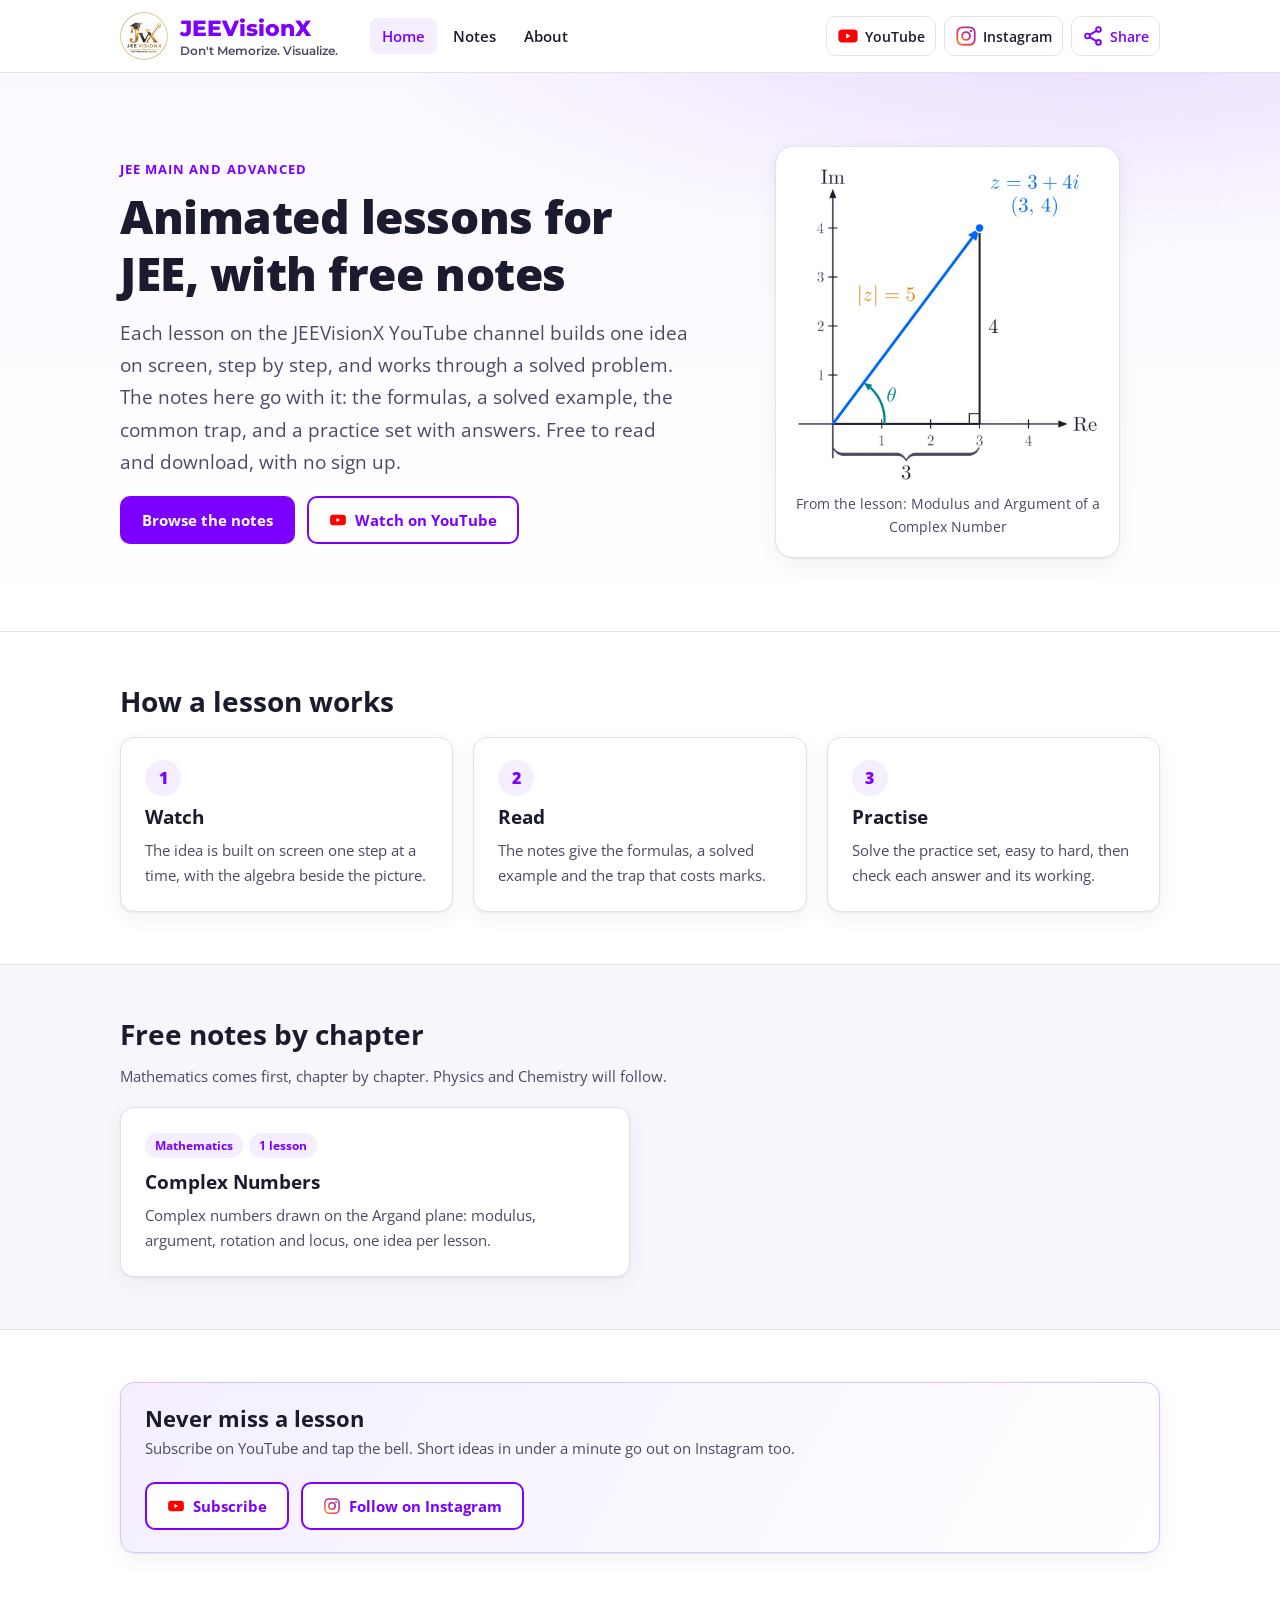
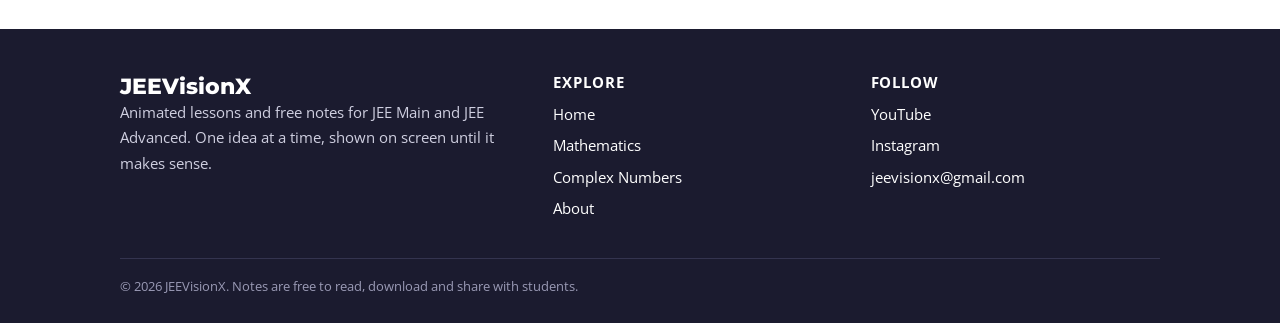
==== commit f9c465fb: "Internal links open in the same tab; header aligned; tagline and About eyebrow removed; Subscribe bu" ====
--- a/index.html
+++ b/index.html
@@ -32,9 +32,9 @@
 </head>
 <body>
 <header class="site-header"><div class="wrap">
-<a target="_blank" rel="noopener" class="brand-link" href="/"><img src="/assets/logo-192.png" width="48" height="48" alt="JEEVisionX logo">
-<span><span class="brand-name">JEEVisionX</span><br><span class="brand-tag">Don&#x27;t Memorize. Visualize.</span></span></a>
-<nav class="main-nav" aria-label="Main"><a target="_blank" rel="noopener" href="/" aria-current="page">Home</a><a target="_blank" rel="noopener" href="/maths/complex-numbers/">Notes</a><a target="_blank" rel="noopener" href="/about/">About</a></nav>
+<a class="brand-link" href="/"><img src="/assets/logo-192.png" width="48" height="48" alt="JEEVisionX logo">
+<span class="brand-text"><span class="brand-name">JEEVisionX</span><span class="brand-tag">Don&#x27;t Memorize. Visualize.</span></span></a>
+<nav class="main-nav" aria-label="Main"><a href="/" aria-current="page">Home</a><a href="/maths/complex-numbers/">Notes</a><a href="/about/">About</a></nav>
 <div class="social">
 <a target="_blank" rel="noopener" href="https://www.youtube.com/@JEEVisionX" aria-label="JEEVisionX on YouTube" title="YouTube"><svg viewBox="0 0 24 24" aria-hidden="true"><rect x="1.5" y="5" width="21" height="14" rx="4" fill="#FF0000"/><path d="M10 9.2v5.6l4.8-2.8z" fill="#fff"/></svg><span class="label">YouTube</span></a>
 <a target="_blank" rel="noopener" href="https://www.instagram.com/jeevisionx/" aria-label="JEEVisionX on Instagram" title="Instagram"><svg viewBox="0 0 24 24" aria-hidden="true"><defs><linearGradient id="ig1" x1="0" y1="1" x2="1" y2="0"><stop offset="0" stop-color="#F58529"/><stop offset=".5" stop-color="#DD2A7B"/><stop offset="1" stop-color="#8134AF"/></linearGradient></defs><rect x="2.5" y="2.5" width="19" height="19" rx="5.5" fill="none" stroke="url(#ig1)" stroke-width="2"/><circle cx="12" cy="12" r="4.3" fill="none" stroke="url(#ig1)" stroke-width="2"/><circle cx="17.4" cy="6.6" r="1.3" fill="#DD2A7B"/></svg><span class="label">Instagram</span></a>
@@ -47,13 +47,12 @@
 <p class="eyebrow">JEE Main and Advanced</p>
 <h1>Animated lessons for JEE, with free notes</h1>
 <p class="lead">Each lesson on the JEEVisionX YouTube channel builds one idea on screen, step by step, and
-ends on a solved problem. The notes here go with it: the formulas, a solved example, the common trap, and a
+works through a solved problem. The notes here go with it: the formulas, a solved example, the common trap, and a
 practice set with answers. Free to read and download, with no sign up.</p>
-<div class="btns"><a target="_blank" rel="noopener" class="btn primary" href="/maths/complex-numbers/">Browse the notes</a>
+<div class="btns"><a class="btn primary" href="/maths/complex-numbers/">Browse the notes</a>
 <a target="_blank" rel="noopener" class="btn ghost" href="https://www.youtube.com/@JEEVisionX"><svg viewBox="0 0 24 24" aria-hidden="true"><rect x="1.5" y="5" width="21" height="14" rx="4" fill="#FF0000"/><path d="M10 9.2v5.6l4.8-2.8z" fill="#fff"/></svg>Watch on YouTube</a></div>
-<p class="tagline"><span class="m">Don't Memorize.</span> <span class="v">Visualize.</span></p>
 </div>
-<figure class="hero-card"><a target="_blank" rel="noopener" href="/maths/complex-numbers/m001-modulus-and-argument/"><img src="/maths/complex-numbers/m001-modulus-and-argument/fig1-arrow.webp" width="960" height="996" alt="The arrow from the origin to the point (3, 4): its length is 5 and theta is its angle with the real axis"></a>
+<figure class="hero-card"><a href="/maths/complex-numbers/m001-modulus-and-argument/"><img src="/maths/complex-numbers/m001-modulus-and-argument/fig1-arrow.webp" width="960" height="996" alt="The arrow from the origin to the point (3, 4): its length is 5 and theta is its angle with the real axis"></a>
 <figcaption>From the lesson: Modulus and Argument of a Complex Number</figcaption></figure>
 </div></section>
 <section class="block"><div class="wrap">
@@ -66,12 +65,12 @@
 <section class="block alt"><div class="wrap">
 <h2>Free notes by chapter</h2>
 <p class="muted">Mathematics comes first, chapter by chapter. Physics and Chemistry will follow.</p>
-<div class="grid two" style="margin-top:18px"><a target="_blank" rel="noopener" class="card chapter-card" href="/maths/complex-numbers/"><span class="chip">Mathematics</span><span class="chip">1 lesson</span><h3 style="margin-top:12px">Complex Numbers</h3><p class="muted" style="margin:0">Complex numbers drawn on the Argand plane: modulus, argument, rotation and locus, one idea per lesson.</p></a></div>
+<div class="grid two" style="margin-top:18px"><a class="card chapter-card" href="/maths/complex-numbers/"><span class="chip">Mathematics</span><span class="chip">1 lesson</span><h3 style="margin-top:12px">Complex Numbers</h3><p class="muted" style="margin:0">Complex numbers drawn on the Argand plane: modulus, argument, rotation and locus, one idea per lesson.</p></a></div>
 </div></section>
 <section class="block"><div class="wrap">
 <div class="card notify">
 <div><h2>Never miss a lesson</h2><p class="muted" style="margin:0">Subscribe on YouTube and tap the bell. Short ideas in under a minute go out on Instagram too.</p></div>
-<div class="btns" style="margin:0"><a target="_blank" rel="noopener" class="btn primary" href="https://www.youtube.com/@JEEVisionX?sub_confirmation=1"><svg viewBox="0 0 24 24" aria-hidden="true"><rect x="1.5" y="5" width="21" height="14" rx="4" fill="#FF0000"/><path d="M10 9.2v5.6l4.8-2.8z" fill="#fff"/></svg>Subscribe</a>
+<div class="btns" style="margin:0"><a target="_blank" rel="noopener" class="btn ghost" href="https://www.youtube.com/@JEEVisionX?sub_confirmation=1"><svg viewBox="0 0 24 24" aria-hidden="true"><rect x="1.5" y="5" width="21" height="14" rx="4" fill="#FF0000"/><path d="M10 9.2v5.6l4.8-2.8z" fill="#fff"/></svg>Subscribe</a>
 <a target="_blank" rel="noopener" class="btn ghost" href="https://www.instagram.com/jeevisionx/"><svg viewBox="0 0 24 24" aria-hidden="true"><defs><linearGradient id="ig2" x1="0" y1="1" x2="1" y2="0"><stop offset="0" stop-color="#F58529"/><stop offset=".5" stop-color="#DD2A7B"/><stop offset="1" stop-color="#8134AF"/></linearGradient></defs><rect x="2.5" y="2.5" width="19" height="19" rx="5.5" fill="none" stroke="url(#ig2)" stroke-width="2"/><circle cx="12" cy="12" r="4.3" fill="none" stroke="url(#ig2)" stroke-width="2"/><circle cx="17.4" cy="6.6" r="1.3" fill="#DD2A7B"/></svg>Follow on Instagram</a></div>
 </div></div></section>
 </main>
@@ -80,10 +79,10 @@
 <div><div class="fbrand">JEEVisionX</div>
 <p>Animated lessons and free notes for JEE Main and JEE Advanced. One idea at a time, shown on screen
 until it makes sense.</p></div>
-<div><h3>Explore</h3><ul><li><a target="_blank" rel="noopener" href="/">Home</a></li><li><a target="_blank" rel="noopener" href="/maths/">Mathematics</a></li>
-<li><a target="_blank" rel="noopener" href="/maths/complex-numbers/">Complex Numbers</a></li><li><a target="_blank" rel="noopener" href="/about/">About</a></li></ul></div>
+<div><h3>Explore</h3><ul><li><a href="/">Home</a></li><li><a href="/maths/">Mathematics</a></li>
+<li><a href="/maths/complex-numbers/">Complex Numbers</a></li><li><a href="/about/">About</a></li></ul></div>
 <div><h3>Follow</h3><ul><li><a target="_blank" rel="noopener" href="https://www.youtube.com/@JEEVisionX">YouTube</a></li><li><a target="_blank" rel="noopener" href="https://www.instagram.com/jeevisionx/">Instagram</a></li>
-<li><a target="_blank" rel="noopener" href="mailto:jeevisionx@gmail.com">jeevisionx@gmail.com</a></li></ul></div>
+<li><a href="mailto:jeevisionx@gmail.com">jeevisionx@gmail.com</a></li></ul></div>
 </div>
 <div class="copy">&copy; 2026 JEEVisionX. Notes are free to read, download and share with students.</div>
 </div></footer>
--- a/assets/style.css
+++ b/assets/style.css
@@ -27,7 +27,8 @@
 .site-header .wrap { display:flex; align-items:center; gap:14px; min-height:72px; }
 .brand-link { display:flex; align-items:center; gap:12px; text-decoration:none; }
 .brand-link img { width:48px; height:48px; }
-.brand-name { font:800 22px/1.1 Montserrat, sans-serif; color:var(--head); }
+.brand-text { display:flex; flex-direction:column; gap:3px; padding-top:4px; }
+.brand-name { font:800 22px/1 Montserrat, sans-serif; color:var(--head); }
 .brand-tag { font:600 12px Montserrat, sans-serif; color:var(--sub); }
 .main-nav { display:flex; gap:4px; margin-left:18px; }
 .main-nav a { font:600 15px "Open Sans", sans-serif; color:var(--ink); text-decoration:none; padding:8px 12px; border-radius:8px; }
@@ -57,8 +58,6 @@
 .hero .wrap { display:grid; grid-template-columns:1.15fr .85fr; gap:40px; align-items:center; padding-top:56px; padding-bottom:56px; }
 .hero-card { background:#fff; border:1px solid var(--line); border-radius:18px; box-shadow:var(--shadow); padding:18px; }
 .hero-card figcaption { font-size:14px; color:var(--sub); margin-top:8px; text-align:center; }
-.tagline { font:800 18px Montserrat, sans-serif; margin-top:18px; }
-.tagline .m { color:#E0283C; } .tagline .v { background:linear-gradient(90deg,#0B8A42,#1A8FE0); -webkit-background-clip:text; background-clip:text; color:transparent; }
 .page-head { background:linear-gradient(180deg, #FBF8FF 0%, #FFFFFF 100%); border-bottom:1px solid var(--line); padding:34px 0 30px; }
 
 /* sections */
@@ -159,6 +158,6 @@
   .lead { font-size:17px; }
 }
 @media (max-width:380px) {
-  .brand-tag { display:none; } .brand-link img { width:38px; height:38px; } .brand-name { font-size:19px; }
+  .brand-tag { display:none; } .brand-text { padding-top:0; } .brand-link img { width:38px; height:38px; } .brand-name { font-size:19px; }
   .social { gap:4px; } .social a, .social button { height:36px; min-width:36px; padding:0 6px; }
 }
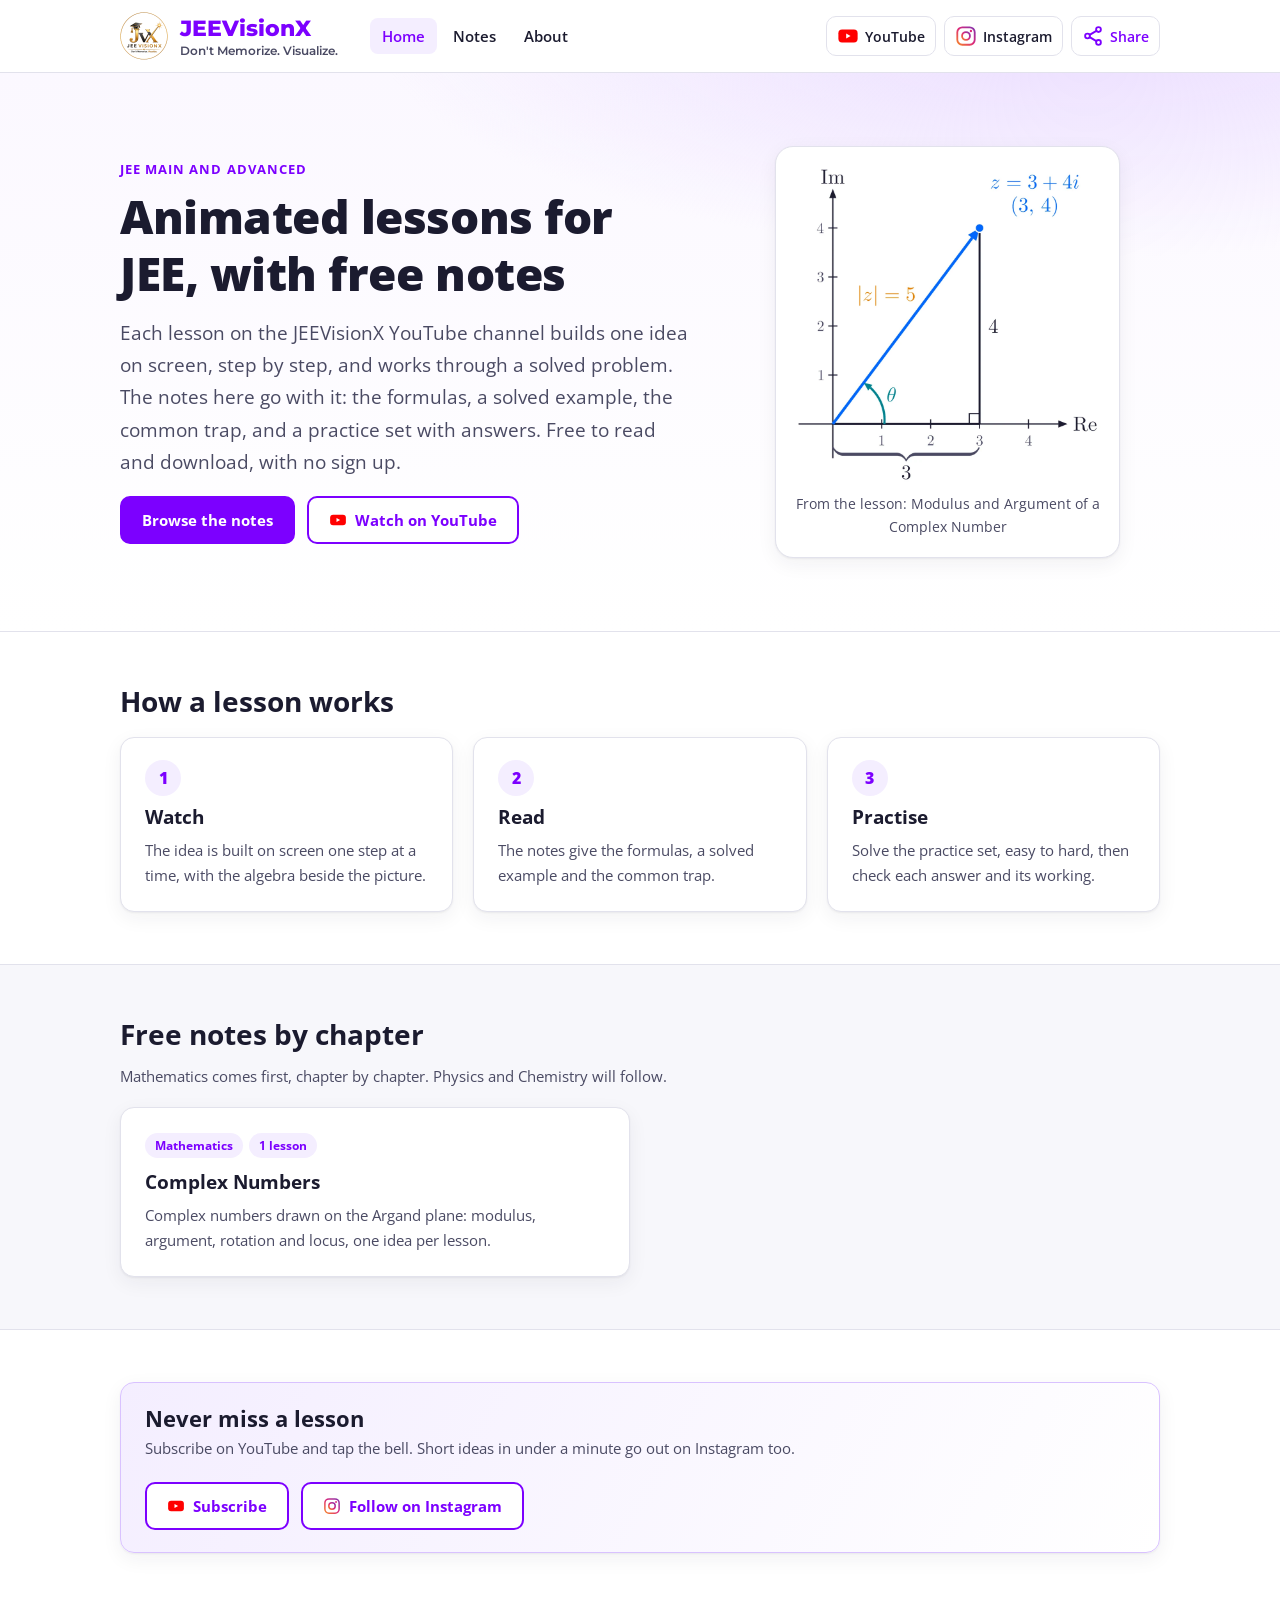
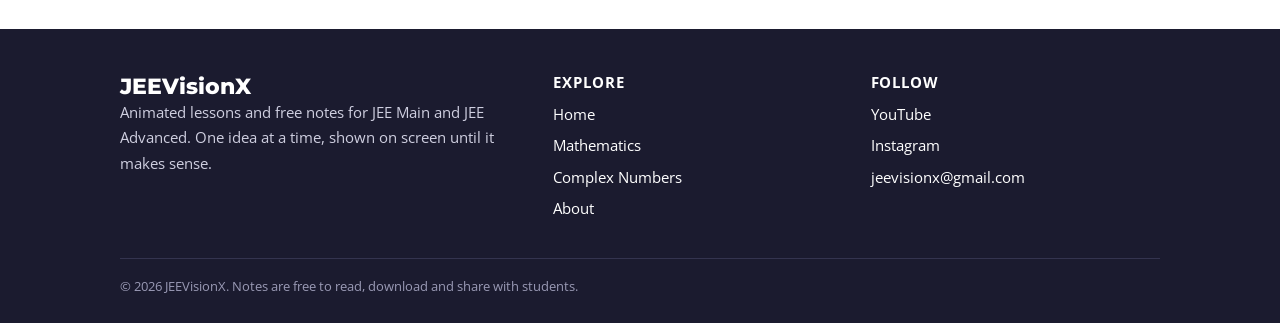
==== commit 38aec5c6: "M001 notes PDF: QR opens the YouTube channel; figure 1 label clear of the axis; exact wording on the" ====
--- a/index.html
+++ b/index.html
@@ -59,7 +59,7 @@
 <h2>How a lesson works</h2>
 <div class="grid three" style="margin-top:18px">
 <div class="card step"><div class="num">1</div><h3>Watch</h3><p class="muted" style="margin:0">The idea is built on screen one step at a time, with the algebra beside the picture.</p></div>
-<div class="card step"><div class="num">2</div><h3>Read</h3><p class="muted" style="margin:0">The notes give the formulas, a solved example and the trap that costs marks.</p></div>
+<div class="card step"><div class="num">2</div><h3>Read</h3><p class="muted" style="margin:0">The notes give the formulas, a solved example and the common trap.</p></div>
 <div class="card step"><div class="num">3</div><h3>Practise</h3><p class="muted" style="margin:0">Solve the practice set, easy to hard, then check each answer and its working.</p></div>
 </div></div></section>
 <section class="block alt"><div class="wrap">
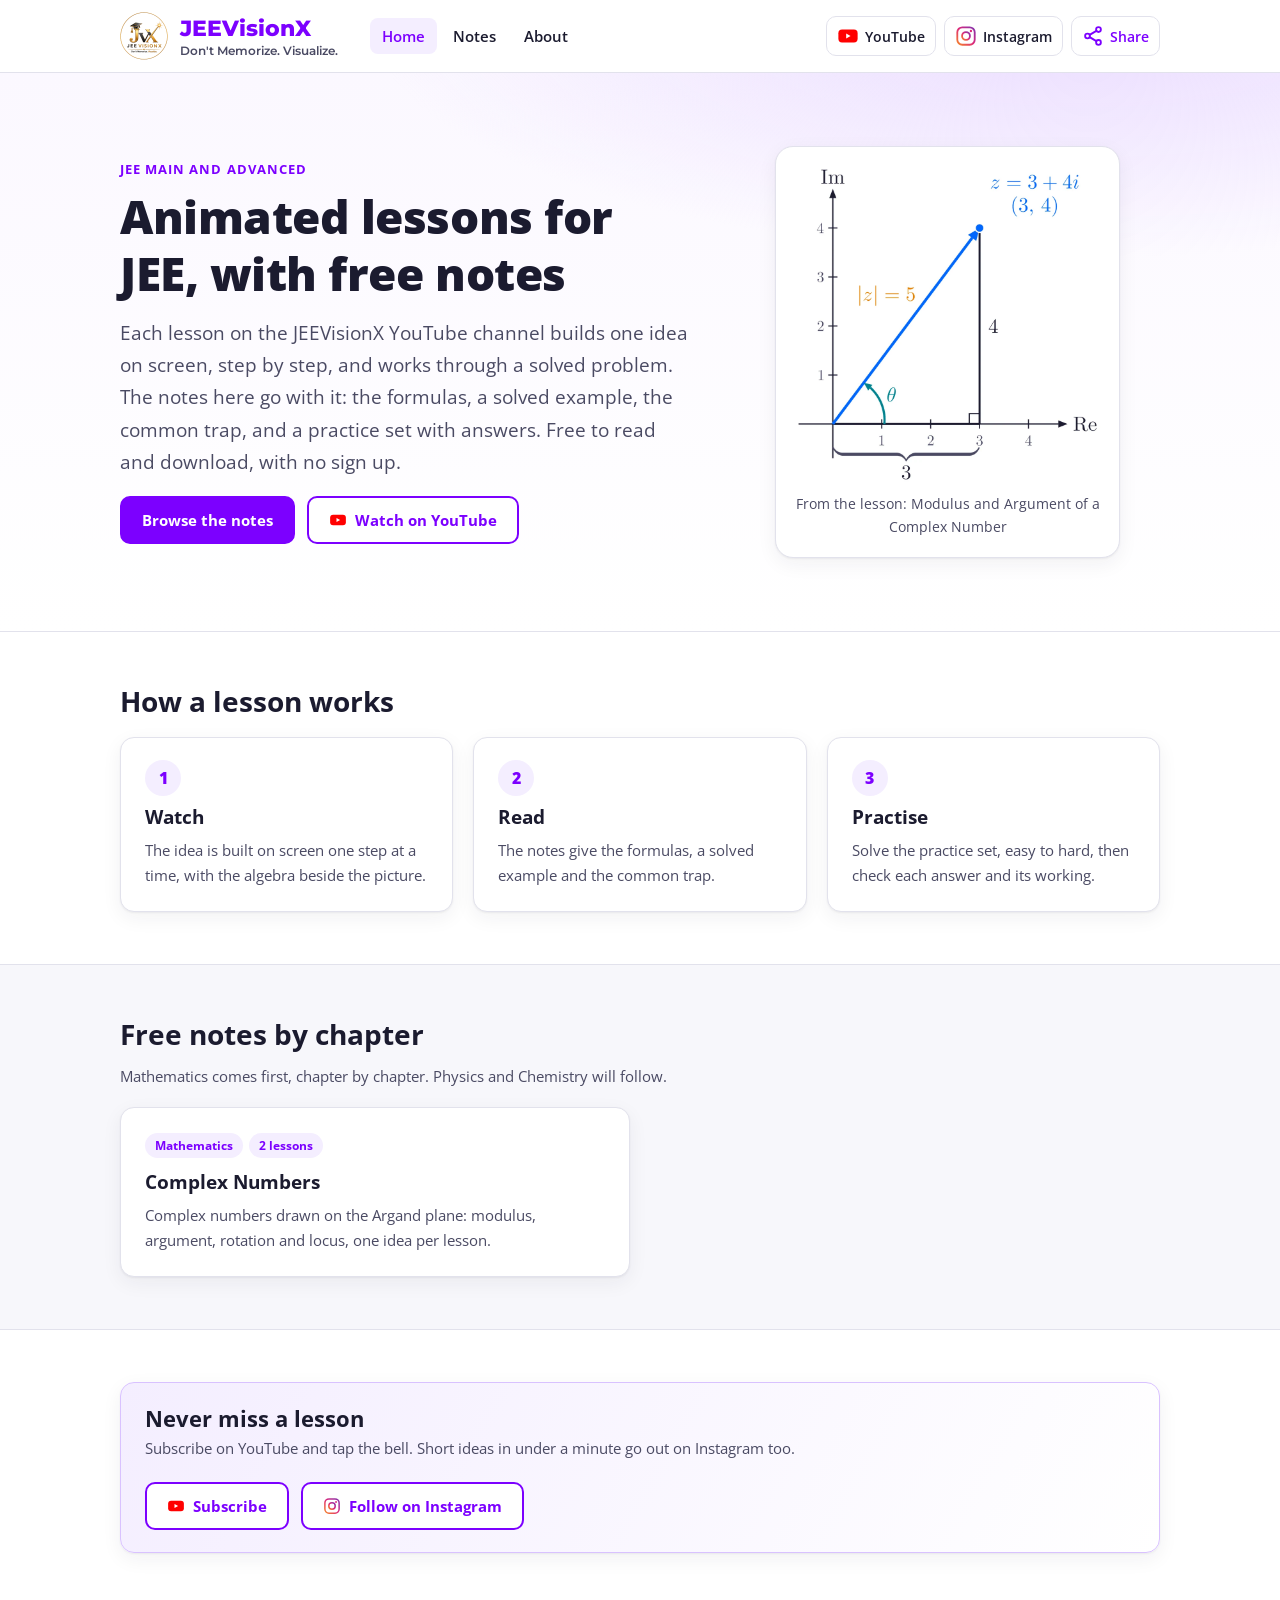
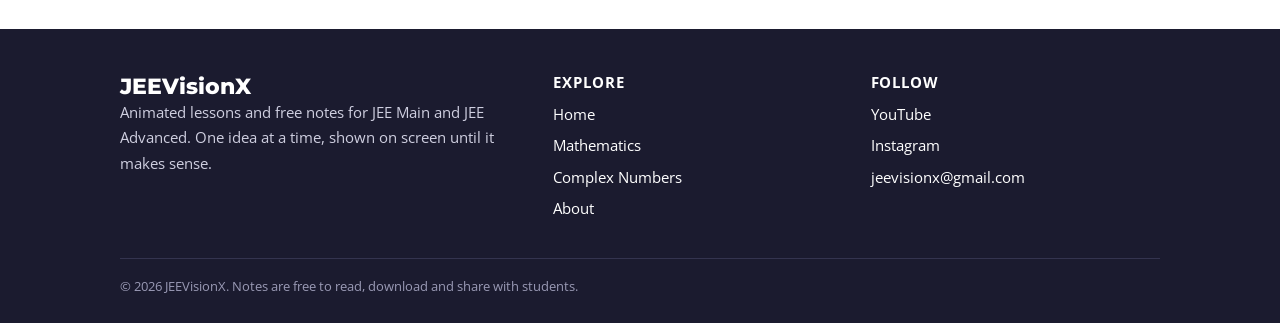
==== commit aeba4963: "M002 notes PDF and lesson page; M001 and M002 PDFs: the IIT alumnus line as a gold divider" ====
--- a/index.html
+++ b/index.html
@@ -65,7 +65,7 @@
 <section class="block alt"><div class="wrap">
 <h2>Free notes by chapter</h2>
 <p class="muted">Mathematics comes first, chapter by chapter. Physics and Chemistry will follow.</p>
-<div class="grid two" style="margin-top:18px"><a class="card chapter-card" href="/maths/complex-numbers/"><span class="chip">Mathematics</span><span class="chip">1 lesson</span><h3 style="margin-top:12px">Complex Numbers</h3><p class="muted" style="margin:0">Complex numbers drawn on the Argand plane: modulus, argument, rotation and locus, one idea per lesson.</p></a></div>
+<div class="grid two" style="margin-top:18px"><a class="card chapter-card" href="/maths/complex-numbers/"><span class="chip">Mathematics</span><span class="chip">2 lessons</span><h3 style="margin-top:12px">Complex Numbers</h3><p class="muted" style="margin:0">Complex numbers drawn on the Argand plane: modulus, argument, rotation and locus, one idea per lesson.</p></a></div>
 </div></section>
 <section class="block"><div class="wrap">
 <div class="card notify">
--- a/assets/style.css
+++ b/assets/style.css
@@ -47,6 +47,10 @@
   font:700 15px "Open Sans", sans-serif; text-decoration:none; border:2px solid var(--head); transition:transform .15s, box-shadow .15s; }
 .btn:hover { transform:translateY(-1px); box-shadow:0 6px 16px rgba(124,0,255,.18); }
 .btn svg { width:18px; height:18px; }
+.short-list { list-style:none; padding:0; margin:14px 0 0; }
+.short-list li { margin:10px 0; }
+.short-list a { display:inline-flex; align-items:center; gap:8px; font-weight:600; }
+.short-list svg { width:18px; height:18px; flex:none; color:var(--head); }
 .btn.primary { background:var(--head); color:#fff; }
 .btn.primary:hover { background:var(--head-d); color:#fff; }
 .btn.ghost { background:#fff; color:var(--head); }
